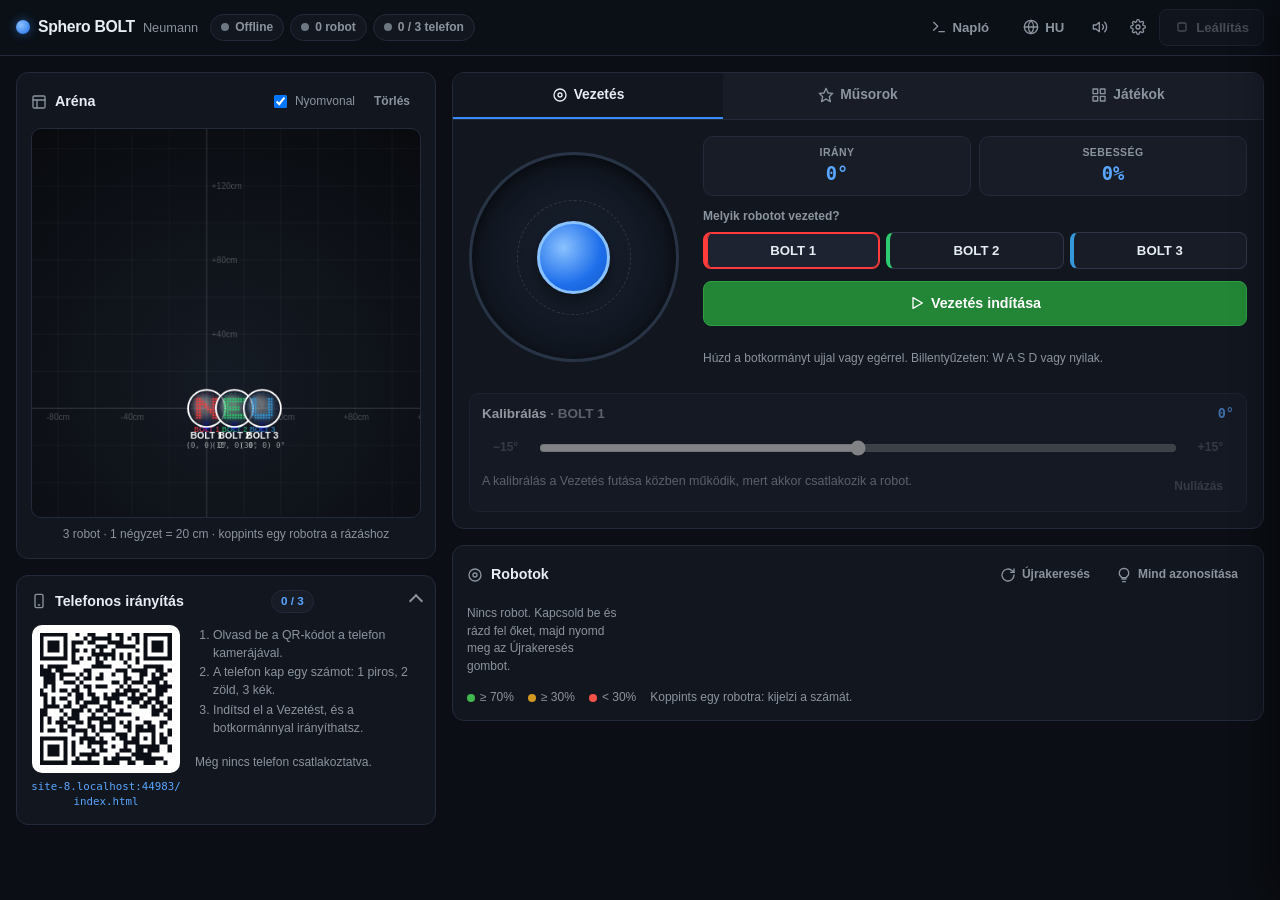
==== index.html @ c8d0ddba "feat: decluttered dashboard, 15-robot support and hardware fixes UI - Two-column layout: arena + pho" ====
<!DOCTYPE html>
<html lang="hu">
<head>
<meta charset="utf-8">
<meta name="viewport" content="width=device-width, initial-scale=1, viewport-fit=cover">
<title>Sphero BOLT &bull; Neumann Bemutató</title>
<link rel="stylesheet" href="assets/css/styles.css">
<script src="assets/js/qrcode.min.js"></script>
</head>
<body>

<!-- SVG icon sprite -->
<svg width="0" height="0" style="position:absolute" aria-hidden="true">
  <symbol id="i-globe" viewBox="0 0 24 24"><circle cx="12" cy="12" r="10"/><path d="M2 12h20M12 2a15.3 15.3 0 0 1 4 10 15.3 15.3 0 0 1-4 10 15.3 15.3 0 0 1-4-10 15.3 15.3 0 0 1 4-10z"/></symbol>
  <symbol id="i-sound" viewBox="0 0 24 24"><polygon points="11 5 6 9 2 9 2 15 6 15 11 19 11 5"/><path d="M19.07 4.93a10 10 0 0 1 0 14.14M15.54 8.46a5 5 0 0 1 0 7.07"/></symbol>
  <symbol id="i-mute" viewBox="0 0 24 24"><polygon points="11 5 6 9 2 9 2 15 6 15 11 19 11 5"/><path d="M23 9l-6 6M17 9l6 6"/></symbol>
  <symbol id="i-gear" viewBox="0 0 24 24"><circle cx="12" cy="12" r="3"/><path d="M19.4 15a1.65 1.65 0 0 0 .33 1.82l.06.06a2 2 0 1 1-2.83 2.83l-.06-.06a1.65 1.65 0 0 0-1.82-.33 1.65 1.65 0 0 0-1 1.51V21a2 2 0 1 1-4 0v-.09A1.65 1.65 0 0 0 9 19.4a1.65 1.65 0 0 0-1.82.33l-.06.06a2 2 0 1 1-2.83-2.83l.06-.06A1.65 1.65 0 0 0 4.6 15a1.65 1.65 0 0 0-1.51-1H3a2 2 0 1 1 0-4h.09A1.65 1.65 0 0 0 4.6 9a1.65 1.65 0 0 0-.33-1.82l-.06-.06a2 2 0 1 1 2.83-2.83l.06.06A1.65 1.65 0 0 0 9 4.6a1.65 1.65 0 0 0 1-1.51V3a2 2 0 1 1 4 0v.09a1.65 1.65 0 0 0 1 1.51 1.65 1.65 0 0 0 1.82-.33l.06-.06a2 2 0 1 1 2.83 2.83l-.06.06A1.65 1.65 0 0 0 19.4 9a1.65 1.65 0 0 0 1.51 1H21a2 2 0 1 1 0 4h-.09a1.65 1.65 0 0 0-1.51 1z"/></symbol>
  <symbol id="i-log" viewBox="0 0 24 24"><polyline points="4 17 10 11 4 5"/><line x1="12" y1="19" x2="20" y2="19"/></symbol>
  <symbol id="i-bt" viewBox="0 0 24 24"><path d="m7 7 10 10-5 5V2l5 5L7 17"/></symbol>
  <symbol id="i-stop" viewBox="0 0 24 24"><rect x="6" y="6" width="12" height="12" rx="2"/></symbol>
  <symbol id="i-play" viewBox="0 0 24 24"><polygon points="6 4 20 12 6 20 6 4"/></symbol>
  <symbol id="i-refresh" viewBox="0 0 24 24"><path d="M21 12a9 9 0 1 1-2.64-6.36L21 8"/><path d="M21 3v5h-5"/></symbol>
  <symbol id="i-bulb" viewBox="0 0 24 24"><path d="M9 18h6M10 22h4"/><path d="M12 2a7 7 0 0 0-4 12.74V16h8v-1.26A7 7 0 0 0 12 2z"/></symbol>
  <symbol id="i-phone" viewBox="0 0 24 24"><rect x="6" y="2" width="12" height="20" rx="2"/><path d="M11 18h2"/></symbol>
  <symbol id="i-close" viewBox="0 0 24 24"><path d="M18 6 6 18M6 6l12 12"/></symbol>
  <symbol id="i-joy" viewBox="0 0 24 24"><circle cx="12" cy="12" r="9"/><circle cx="12" cy="12" r="3"/></symbol>
  <symbol id="i-star" viewBox="0 0 24 24"><polygon points="12 2 15 9 22 9.5 17 14.5 18.5 22 12 18 5.5 22 7 14.5 2 9.5 9 9"/></symbol>
  <symbol id="i-grid" viewBox="0 0 24 24"><rect x="3" y="3" width="7" height="7"/><rect x="14" y="3" width="7" height="7"/><rect x="3" y="14" width="7" height="7"/><rect x="14" y="14" width="7" height="7"/></symbol>
  <symbol id="i-map" viewBox="0 0 24 24"><rect x="3" y="3" width="18" height="18" rx="2"/><path d="M3 9h18M9 21V9"/></symbol>
  <symbol id="i-lock" viewBox="0 0 24 24"><rect x="4" y="11" width="16" height="10" rx="2"/><path d="M8 11V7a4 4 0 0 1 8 0v4"/></symbol>
  <symbol id="i-clock" viewBox="0 0 24 24"><circle cx="12" cy="12" r="10"/><path d="M12 6v6l4 2"/></symbol>
</svg>

<header class="topbar">
  <div class="brand">
    <span class="brand-dot"></span>
    <span class="brand-name">Sphero BOLT</span>
    <span class="brand-sub">Neumann</span>
  </div>

  <div class="topbar-status">
    <button id="status" class="pill offline" type="button" data-i18n-title="status_hint">
      <span class="dot"></span><span id="status-text">Offline</span>
    </button>
    <span id="robots-pill" class="pill host-only"><span class="dot"></span><span id="robots-pill-text">0 robot</span></span>
    <span id="phones-pill" class="pill host-only"><span class="dot"></span><span id="phones-pill-text">0 / 3 telefon</span></span>
  </div>

  <div class="topbar-actions">
    <button id="btn-bluetooth" class="ghost" type="button" hidden>
      <svg class="icon"><use href="#i-bt"/></svg><span data-i18n="connect_btn">Csatlakozás</span>
    </button>
    <button id="btn-log" class="ghost host-only" type="button" data-i18n-title="log_title">
      <svg class="icon"><use href="#i-log"/></svg><span class="hide-sm" data-i18n="log_btn">Napló</span>
      <span id="log-badge" class="count-badge" hidden>0</span>
    </button>
    <button id="btn-admin-login" class="ghost" type="button" hidden>
      <svg class="icon"><use href="#i-lock"/></svg><span data-i18n="admin_login_btn">Admin</span>
    </button>
    <button id="lang-toggle" class="ghost" type="button" title="Nyelv / Language">
      <svg class="icon"><use href="#i-globe"/></svg><span id="lang-label">HU</span>
    </button>
    <button id="sound-toggle" class="ghost icon-only" type="button" data-i18n-title="sound_title">
      <svg class="icon"><use id="sound-icon" href="#i-sound"/></svg>
    </button>
    <button id="btn-admin-settings" class="ghost icon-only host-only" type="button" data-i18n-title="admin_btn">
      <svg class="icon"><use href="#i-gear"/></svg>
    </button>
    <button id="global-stop" class="stop host-only" type="button" disabled>
      <svg class="icon"><use href="#i-stop"/></svg><span data-i18n="stop">Leállítás</span>
    </button>
  </div>
</header>

<!-- Running program strip -->
<div id="running-strip" class="running-strip host-only" hidden>
  <span class="dot"></span>
  <span id="running-text">Fut</span>
  <button id="running-stop" class="stop sm" type="button"><svg class="icon"><use href="#i-stop"/></svg><span data-i18n="stop">Leállítás</span></button>
</div>

<main class="layout">

  <!-- ==================== LEFT: ARENA + PHONES ==================== -->
  <div class="col col-left host-only">
    <section id="panel-arena" class="panel">
      <div class="panel-head">
        <h2><svg class="icon"><use href="#i-map"/></svg><span data-i18n="arena_title">Aréna</span></h2>
        <div class="panel-tools">
          <label class="check-tool"><input type="checkbox" id="arena-trails" checked><span data-i18n="arena_trails">Nyomvonal</span></label>
          <button id="arena-reset" class="ghost sm" type="button" data-i18n="arena_clear">Törlés</button>
        </div>
      </div>
      <div class="arena-wrapper">
        <canvas id="arena-canvas" width="460" height="460"></canvas>
      </div>
      <p id="arena-stats" class="muted small center">&nbsp;</p>
    </section>

    <details id="panel-phones" class="panel collapsible" open>
      <summary class="panel-head">
        <h2><svg class="icon"><use href="#i-phone"/></svg><span data-i18n="phones_title">Telefonos irányítás</span></h2>
        <span id="slots-badge" class="chip">0 / 3</span>
      </summary>
      <div class="phones-body">
        <div class="qr-col">
          <div id="qrcode-box" class="qr-frame"></div>
          <div id="qr-url-text" class="qr-url">&nbsp;</div>
        </div>
        <div class="phones-col">
          <ol class="steps">
            <li data-i18n="qr_step_1">Olvasd be a QR-kódot a telefon kamerájával.</li>
            <li data-i18n="qr_step_2">A telefon kap egy számot: 1 piros, 2 zöld, 3 kék.</li>
            <li data-i18n="qr_step_3">Indítsd el a Vezetést, és a botkormánnyal irányíthatsz.</li>
          </ol>
          <div id="connected-devices-list" class="device-list"></div>
          <div id="drive-hint" class="hint-row" hidden>
            <span data-i18n="drive_hint">Telefon csatlakozott, de a Vezetés nem fut.</span>
            <button class="primary sm" type="button" onclick="startProgram('drive')" data-i18n="btn_start_drive">Vezetés indítása</button>
          </div>
        </div>
      </div>
    </details>
  </div>

  <!-- ==================== RIGHT: CONTROLS + FLEET ==================== -->
  <div class="col col-main">

    <!-- Phone controller banner (only on phones) -->
    <section id="mobile-assigned-banner" class="assigned-banner" hidden>
      <span id="assigned-num" class="assigned-num">1</span>
      <div>
        <div id="assigned-slot-title" class="assigned-title"></div>
        <div id="assigned-slot-desc" class="assigned-sub"></div>
      </div>
    </section>
    <div id="controller-wait" class="notice" hidden data-i18n="controller_wait">
      Várj, amíg a bemutató vezetője elindítja a Vezetést.
    </div>

    <section class="panel control-panel">
      <div class="tabs host-only" role="tablist">
        <button class="tab active" type="button" data-tab="drive" role="tab">
          <svg class="icon"><use href="#i-joy"/></svg><span data-i18n="tab_drive">Vezetés</span>
        </button>
        <button class="tab" type="button" data-tab="shows" role="tab">
          <svg class="icon"><use href="#i-star"/></svg><span data-i18n="tab_shows">Műsorok</span>
        </button>
        <button class="tab" type="button" data-tab="games" role="tab">
          <svg class="icon"><use href="#i-grid"/></svg><span data-i18n="tab_games">Játékok</span>
        </button>
      </div>

      <!-- TAB: DRIVE -->
      <div id="tab-drive" class="tab-page active">
        <div class="drive-layout">
          <div id="joy-base" class="joystick-base">
            <div class="joystick-ring"></div>
            <div id="joy-knob" class="joystick-knob"></div>
          </div>
          <div class="drive-side">
            <div class="hud">
              <div class="hud-box"><div class="label" data-i18n="hud_heading">Irány</div><div id="hud-heading" class="val">0°</div></div>
              <div class="hud-box"><div class="label" data-i18n="hud_throttle">Sebesség</div><div id="hud-speed" class="val">0%</div></div>
            </div>
            <div class="host-only">
              <div class="field-label" data-i18n="steer_robot">Melyik robotot vezeted?</div>
              <div id="bot-selector" class="segmented"></div>
            </div>
            <button id="btn-start-drive" class="primary block host-only" type="button" onclick="startProgram('drive')">
              <svg class="icon"><use href="#i-play"/></svg><span data-i18n="btn_start_drive">Vezetés indítása</span>
            </button>
            <p class="muted small" data-i18n="drive_controls_hint">Húzd a botkormányt ujjal vagy egérrel. Billentyűzeten: W A S D vagy nyilak.</p>
          </div>
        </div>

        <div id="calib-box" class="calib-box">
          <div class="calib-head">
            <b><span data-i18n="calib_title">Kalibrálás</span> <span id="calib-robot" class="muted"></span></b>
            <span id="calib-val" class="mono">0°</span>
          </div>
          <div class="calib-row">
            <button id="calib-minus" class="ghost sm" type="button">&minus;15&deg;</button>
            <input type="range" id="calib-slider" min="-180" max="180" step="5" value="0">
            <button id="calib-plus" class="ghost sm" type="button">+15&deg;</button>
          </div>
          <div class="calib-foot">
            <small id="calib-hint" class="muted" data-i18n="calib_hint">Állj a robot mögé, és húzd a csúszkát, amíg a nyíl és a fehér fény tőled előre mutat. Utána a botkormány felfelé mindig előre visz.</small>
            <button id="calib-reset" class="ghost sm" type="button" data-i18n="calib_reset">Nullázás</button>
          </div>
        </div>
      </div>

      <!-- TAB: SHOWS -->
      <div id="tab-shows" class="tab-page">
        <div id="show-list" class="option-list"></div>
        <div id="neu-settings" class="settings-box">
          <div class="hand-row">
            <button id="hand-lock" class="ghost" type="button">
              <svg class="icon"><use href="#i-lock"/></svg><span id="hand-lock-label">Kézi forgatás</span>
            </button>
            <small id="hand-hint" class="muted"></small>
          </div>
          <div id="auto-controls">
            <div class="field-label" data-i18n="align_label">Igazítás</div>
            <div id="align-seg" class="segmented">
              <button class="seg" type="button" data-align="compass" data-i18n="align_compass">Iránytű: mind északra</button>
              <button class="seg" type="button" data-align="aim" data-i18n="align_aim">Kézi célzás</button>
            </div>
            <small id="align-hint" class="muted"></small>
          </div>
          <label class="slider-row auto-only">
            <span data-i18n="target_heading">Célirány</span>
            <input type="range" id="heading-slider" min="0" max="359" step="1" value="0">
            <span id="heading-val" class="mono">0°</span>
          </label>
          <div>
            <div class="field-label" data-i18n="letters_each">Betűk egyenként</div>
            <small class="muted" data-i18n="letters_each_hint">Betű: a kijelzőn forgat 90°-kal. Robot: az egész robotot fordítja 15°-kal, ha ferdén áll.</small>
            <div id="letter-rows"></div>
          </div>
        </div>
        <div id="dance-settings" class="settings-box" hidden>
          <div id="dance-live" class="dance-live" hidden>
            <span id="dance-status" class="game-status"></span>
            <button id="dance-go" class="primary" type="button"></button>
          </div>
          <div class="field-label" data-i18n="dance_robots">Robotok a táncban</div>
          <small class="muted" data-i18n="dance_robots_hint">Koppints egy számra, hogy kihagyd azt a robotot. A foglalt (máshoz csatlakozott) robotokat a tánc magától kihagyja.</small>
          <div id="dance-robots" class="dance-robots"></div>
        </div>
        <button id="btn-start-show" class="primary block" type="button">
          <svg class="icon"><use href="#i-play"/></svg><span id="btn-start-show-label">Indítás</span>
        </button>
      </div>

      <!-- TAB: GAMES -->
      <div id="tab-games" class="tab-page">
        <div id="game-list" class="option-list"></div>
        <button id="btn-start-game" class="primary block" type="button">
          <svg class="icon"><use href="#i-play"/></svg><span id="btn-start-game-label">Indítás</span>
        </button>

        <div id="card-game-tictactoe" class="game-area">
          <div class="game-bar">
            <span id="ttt-status" class="game-status"></span>
            <div class="btn-row">
              <button id="ttt-new" class="ghost sm" type="button" disabled data-i18n="ttt_same_layout">Új játék</button>
              <button id="ttt-recount" class="ghost sm" type="button" disabled data-i18n="ttt_renumber">Újraszámozás</button>
              <button id="ttt-start" class="ghost sm" type="button" disabled data-i18n="ttt_start">Számozás kész</button>
            </div>
          </div>
          <div id="board" class="ttt-grid"></div>
        </div>

        <div id="card-game-party" class="game-area" hidden>
          <div class="game-bar">
            <span id="party-status" class="game-status"></span>
            <button id="party-start" class="ghost sm" type="button" data-i18n="party_round">Új kör</button>
          </div>
          <div id="party-info" class="info-box"></div>
          <div id="balls" class="ball-grid"></div>
        </div>
      </div>
    </section>

    <!-- Fleet -->
    <section id="panel-fleet" class="panel host-only">
      <div class="panel-head">
        <h2><svg class="icon"><use href="#i-joy"/></svg><span data-i18n="fleet_title">Robotok</span>
          <span id="fleet-summary" class="muted small"></span></h2>
        <div class="panel-tools">
          <button id="btn-refresh-robots" class="ghost sm" type="button" data-i18n-title="btn_refresh_title">
            <svg class="icon"><use href="#i-refresh"/></svg><span data-i18n="btn_refresh_pool">Újrakeresés</span>
          </button>
          <button id="btn-identify-all" class="ghost sm" type="button" data-i18n-title="btn_identify_all_title">
            <svg class="icon"><use href="#i-bulb"/></svg><span data-i18n="btn_identify_all">Mind azonosítása</span>
          </button>
        </div>
      </div>
      <div id="robot-pool-cards" class="fleet-grid"></div>
      <p class="muted small legend">
        <span><i class="bdot ok"></i>&ge; 70%</span>
        <span><i class="bdot mid"></i>&ge; 30%</span>
        <span><i class="bdot low"></i>&lt; 30%</span>
        <span data-i18n="fleet_tap_hint">Koppints egy robotra: kijelzi a számát.</span>
      </p>
    </section>
  </div>
</main>

<!-- ==================== LOG DRAWER ==================== -->
<div id="drawer-backdrop" class="drawer-backdrop" hidden></div>
<aside id="log-drawer" class="drawer" aria-hidden="true">
  <div class="drawer-head">
    <h2><svg class="icon"><use href="#i-log"/></svg><span data-i18n="console_title">Rendszernapló</span></h2>
    <div class="panel-tools">
      <button id="clear-log" class="ghost sm" type="button" data-i18n="btn_clear">Törlés</button>
      <button id="close-log" class="ghost icon-only" type="button"><svg class="icon"><use href="#i-close"/></svg></button>
    </div>
  </div>
  <div id="log" class="console"></div>
</aside>

<div id="toast" class="toast" hidden></div>

<!-- ==================== MODALS ==================== -->

<div id="modal-admin-settings" class="modal-overlay" hidden>
  <div class="modal-card">
    <div class="modal-header">
      <h3><svg class="icon"><use href="#i-gear"/></svg><span data-i18n="admin_modal_title">Beállítások</span></h3>
      <button class="modal-close icon-only ghost" type="button" onclick="closeAdminModal()"><svg class="icon"><use href="#i-close"/></svg></button>
    </div>
    <div class="modal-body">
      <label class="switch-row">
        <input type="checkbox" id="toggle-auto-map" checked onchange="onToggleAutoMap(this.checked)">
        <span>
          <b data-i18n="admin_auto_map_label">Aréna kiemelése telefon csatlakozásakor</b>
          <small class="muted" data-i18n="admin_auto_map_desc">Amikor egy telefon beolvassa a QR-kódot, a laptop az Aréna térképre ugrik.</small>
        </span>
      </label>
      <div class="info-box">
        <b data-i18n="admin_controllers_label">Telefonos irányítók: max 3</b>
        <div class="slot-legend">
          <span><i class="bdot" style="background:var(--r1)"></i><span data-i18n="slot_1">1. telefon: piros</span></span>
          <span><i class="bdot" style="background:var(--r2)"></i><span data-i18n="slot_2">2. telefon: zöld</span></span>
          <span><i class="bdot" style="background:var(--r3)"></i><span data-i18n="slot_3">3. telefon: kék</span></span>
        </div>
        <small class="muted" data-i18n="host_rules_note">5 perc tétlenség után a telefon kapcsolata bont, hogy más is sorra kerülhessen.</small>
      </div>
      <button class="primary block" type="button" onclick="closeAdminModal()" data-i18n="btn_close">Kész</button>
      <button id="btn-admin-logout" class="ghost block" type="button" hidden data-i18n="admin_logout">Kijelentkezés (ez a telefon)</button>
    </div>
  </div>
</div>

<div id="modal-admin-login" class="modal-overlay" hidden>
  <div class="modal-card narrow">
    <div class="modal-header">
      <h3><svg class="icon"><use href="#i-lock"/></svg><span data-i18n="admin_login_title">Admin belépés</span></h3>
      <button class="modal-close icon-only ghost" type="button" onclick="closeAdminLogin()"><svg class="icon"><use href="#i-close"/></svg></button>
    </div>
    <form id="admin-login-form" class="modal-body">
      <p class="muted small" data-i18n="admin_login_desc">Jelszóval ez a telefon a teljes vezérlőpultot kapja, mint a laptop.</p>
      <input type="password" id="admin-password" class="text-input" autocomplete="current-password" data-i18n-placeholder="admin_password">
      <small id="admin-login-error" class="login-error" hidden></small>
      <button class="primary block" type="submit" data-i18n="admin_login_submit">Belépés</button>
    </form>
  </div>
</div>

<div id="modal-bluetooth" class="modal-overlay" hidden>
  <div class="modal-card">
    <div class="modal-header">
      <h3><svg class="icon"><use href="#i-bt"/></svg><span data-i18n="ble_modal_title">Csatlakozás</span></h3>
      <button id="modal-close-btn" class="modal-close icon-only ghost" type="button"><svg class="icon"><use href="#i-close"/></svg></button>
    </div>
    <div class="modal-body">
      <ol class="steps">
        <li data-i18n="ble_step_1">Kapcsold be a Bluetooth-t.</li>
        <li data-i18n="ble_step_2">Rázd meg a robotot, amíg a kijelzője felvillan.</li>
        <li data-i18n="ble_step_3">Csatlakozz a böngészőből, vagy add meg a laptop címét.</li>
      </ol>
      <button id="btn-scan-ble" class="primary block" type="button">
        <svg class="icon"><use href="#i-bt"/></svg><span data-i18n="btn_pair_ble">Robot keresése Bluetooth-on</span>
      </button>
      <div class="divider" data-i18n="or_connect_server">vagy csatlakozás a laptophoz</div>
      <div class="input-row">
        <input type="text" id="input-server-url" placeholder="192.168.1.150:8080" />
        <button id="btn-connect-server" type="button" data-i18n="btn_connect_server">Csatlakozás</button>
      </div>
    </div>
  </div>
</div>

<div id="modal-timeout" class="modal-overlay" hidden>
  <div class="modal-card narrow center">
    <div class="modal-body">
      <svg class="icon icon-xl"><use href="#i-clock"/></svg>
      <h3 data-i18n="timeout_modal_title">Kapcsolat bontva</h3>
      <p class="muted" data-i18n="timeout_modal_desc">5 perc tétlenség után a kapcsolat bontott, hogy más is kipróbálhassa.</p>
      <button class="primary block" type="button" onclick="reconnectClient()" data-i18n="btn_reconnect">Újracsatlakozás</button>
    </div>
  </div>
</div>

<div id="modal-max-clients" class="modal-overlay" hidden>
  <div class="modal-card narrow center">
    <div class="modal-body">
      <svg class="icon icon-xl"><use href="#i-phone"/></svg>
      <h3 data-i18n="max_modal_title">Minden hely foglalt</h3>
      <p class="muted" data-i18n="max_modal_desc">Mind a 3 irányítói hely foglalt. Várj egy kicsit, amíg felszabadul egy!</p>
      <button class="primary block" type="button" onclick="reconnectClient()" data-i18n="btn_retry">Újrapróbálás</button>
      <button class="ghost block" type="button" onclick="closeMaxClientsModal()" data-i18n="btn_understood">Rendben</button>
    </div>
  </div>
</div>

<script src="assets/js/app.js" defer></script>
</body>
</html>
---- assets/css/styles.css ----
:root {
  --bg: #0b0e14;
  --panel: #12161f;
  --panel-2: #171c27;
  --panel-3: #1d2331;
  --line: #232a3a;
  --line-2: #2e3647;
  --text: #e6edf3;
  --muted: #8b949e;
  --accent: #388bfd;
  --accent-2: #58a6ff;
  --success: #238636;
  --success-2: #2ea043;
  --danger: #da3633;
  --danger-2: #f85149;
  --bat-ok: #3fb950;
  --bat-mid: #d29922;
  --bat-low: #f85149;
  --r1: #ff3b3b;
  --r2: #2ecc71;
  --r3: #3498db;
  --radius: 12px;
  --topbar-h: 56px;
  --font-sans: -apple-system, BlinkMacSystemFont, "Segoe UI", Roboto, Helvetica, Arial, sans-serif;
  --font-mono: ui-monospace, SFMono-Regular, "SF Mono", Menlo, Consolas, monospace;
}

* { box-sizing: border-box; -webkit-tap-highlight-color: transparent; }
html, body {
  margin: 0;
  background: var(--bg);
  color: var(--text);
  font-family: var(--font-sans);
  font-size: 15px;
  line-height: 1.45;
}
body { min-height: 100vh; }
[hidden] { display: none !important; }
h2, h3 { margin: 0; }

.muted { color: var(--muted); }
.small { font-size: 0.8rem; }
.center { text-align: center; }
.mono { font-family: var(--font-mono); }

/* ---------- Icons ---------- */
.icon {
  width: 16px; height: 16px;
  stroke: currentColor; stroke-width: 2; fill: none;
  stroke-linecap: round; stroke-linejoin: round;
  flex-shrink: 0;
}
.icon-xl { width: 40px; height: 40px; color: var(--accent-2); margin: 0 auto 6px; display: block; }

/* ---------- Buttons ---------- */
button {
  font: inherit;
  font-size: 0.88rem;
  font-weight: 600;
  color: var(--text);
  background: var(--panel-2);
  border: 1px solid var(--line-2);
  border-radius: 8px;
  padding: 8px 14px;
  cursor: pointer;
  display: inline-flex;
  align-items: center;
  justify-content: center;
  gap: 6px;
  transition: background 0.15s, border-color 0.15s, transform 0.05s;
}
button:hover:not(:disabled) { background: var(--panel-3); border-color: #3b4558; }
button:active:not(:disabled) { transform: translateY(1px); }
button:disabled { opacity: 0.45; cursor: not-allowed; }
button:focus-visible { outline: 2px solid var(--accent-2); outline-offset: 2px; }
button.sm { padding: 5px 10px; font-size: 0.8rem; border-radius: 7px; }
button.block { width: 100%; padding: 11px 14px; font-size: 0.95rem; }
button.ghost { background: transparent; border-color: transparent; color: var(--muted); }
button.ghost:hover:not(:disabled) { background: var(--panel-2); border-color: var(--line); color: var(--text); }
button.icon-only { padding: 8px; }
button.primary { background: var(--success); border-color: var(--success-2); color: #fff; }
button.primary:hover:not(:disabled) { background: var(--success-2); }
button.stop { background: var(--danger); border-color: var(--danger-2); color: #fff; }
button.stop:hover:not(:disabled) { background: var(--danger-2); }
button.stop:disabled { background: var(--panel-2); border-color: var(--line-2); color: var(--muted); }

/* ---------- Top bar ---------- */
.topbar {
  position: sticky; top: 0; z-index: 100;
  height: var(--topbar-h);
  display: flex; align-items: center; gap: 12px;
  padding: 0 16px;
  background: rgba(13, 17, 24, 0.92);
  backdrop-filter: blur(10px);
  border-bottom: 1px solid var(--line);
}
.brand { display: flex; align-items: baseline; gap: 8px; white-space: nowrap; }
.brand-dot {
  width: 14px; height: 14px; border-radius: 50%; align-self: center;
  background: radial-gradient(circle at 35% 35%, #8ac2ff, #1f6feb);
  box-shadow: 0 0 10px rgba(56, 139, 253, 0.5);
}
.brand-name { font-weight: 800; letter-spacing: -0.02em; font-size: 1.05rem; }
.brand-sub { color: var(--muted); font-size: 0.85rem; }
.topbar-status { display: flex; gap: 6px; flex: 1; min-width: 0; overflow: hidden; }
.topbar-actions { display: flex; gap: 4px; align-items: center; }

.pill {
  display: inline-flex; align-items: center; gap: 6px;
  padding: 4px 10px;
  border-radius: 999px;
  font-size: 0.8rem; font-weight: 600;
  background: var(--panel);
  border: 1px solid var(--line);
  color: var(--muted);
  white-space: nowrap;
  overflow: hidden; text-overflow: ellipsis;
}
button.pill { cursor: default; }
.pill .dot { width: 8px; height: 8px; border-radius: 50%; background: #6e7681; flex-shrink: 0; }
.pill.online { color: var(--bat-ok); border-color: rgba(46, 160, 67, 0.5); }
.pill.online .dot { background: var(--bat-ok); }
.pill.warn { color: var(--bat-mid); border-color: rgba(210, 153, 34, 0.5); }
.pill.warn .dot { background: var(--bat-mid); }
.pill.offline { cursor: pointer; }
button.pill.offline:hover { border-color: var(--line-2); color: var(--text); }
.pill.running { color: var(--accent-2); border-color: rgba(56, 139, 253, 0.6); }
.pill.running .dot { background: var(--accent-2); animation: pulse 1.6s infinite; }
@keyframes pulse { 0%, 100% { opacity: 0.5; transform: scale(0.85); } 50% { opacity: 1; transform: scale(1.2); } }

.count-badge {
  min-width: 18px; height: 18px; padding: 0 5px;
  border-radius: 9px;
  background: var(--accent); color: #fff;
  font-size: 0.7rem; font-weight: 700;
  display: inline-flex; align-items: center; justify-content: center;
}
.count-badge.err { background: var(--danger); }

.running-strip {
  display: flex; align-items: center; justify-content: center; gap: 10px;
  padding: 6px 16px;
  background: rgba(56, 139, 253, 0.12);
  border-bottom: 1px solid rgba(56, 139, 253, 0.35);
  color: var(--accent-2);
  font-weight: 600; font-size: 0.88rem;
}
.running-strip .dot { width: 8px; height: 8px; border-radius: 50%; background: var(--accent-2); animation: pulse 1.6s infinite; }

/* ---------- Layout ---------- */
.layout {
  display: grid;
  grid-template-columns: minmax(320px, 420px) minmax(0, 1fr);
  gap: 16px;
  max-width: 1500px;
  margin: 0 auto;
  padding: 16px;
  align-items: start;
}
.col { display: flex; flex-direction: column; gap: 16px; min-width: 0; }
.col-left { position: sticky; top: calc(var(--topbar-h) + 16px); }

.panel {
  background: var(--panel);
  border: 1px solid var(--line);
  border-radius: var(--radius);
  padding: 14px;
}
.panel-head {
  display: flex; align-items: center; justify-content: space-between; gap: 8px;
  margin-bottom: 12px;
  flex-wrap: wrap;
}
.panel-head h2 {
  display: flex; align-items: center; gap: 8px;
  font-size: 0.95rem; font-weight: 700;
}
.panel-head h2 .icon { color: var(--muted); }
.panel-tools { display: flex; align-items: center; gap: 4px; }
.check-tool { display: inline-flex; align-items: center; gap: 5px; font-size: 0.8rem; color: var(--muted); cursor: pointer; margin-right: 4px; }

details.collapsible > summary { list-style: none; cursor: pointer; margin-bottom: 0; }
details.collapsible > summary::-webkit-details-marker { display: none; }
details.collapsible[open] > summary { margin-bottom: 12px; }
details.collapsible > summary::after {
  content: ""; width: 8px; height: 8px; margin-left: auto;
  border-right: 2px solid var(--muted); border-bottom: 2px solid var(--muted);
  transform: rotate(45deg); transition: transform 0.2s;
}
details.collapsible[open] > summary::after { transform: rotate(-135deg); }
details.collapsible > summary .chip { margin-left: auto; margin-right: 10px; }

.chip {
  padding: 2px 9px; border-radius: 999px;
  background: var(--panel-2); border: 1px solid var(--line);
  font-size: 0.78rem; font-weight: 700; color: var(--accent-2);
}

/* ---------- Arena ---------- */
.arena-wrapper {
  background: radial-gradient(circle at 50% 65%, #151b24 0%, #080a0e 100%);
  border: 1px solid var(--line);
  border-radius: 10px;
  overflow: hidden;
}
#arena-canvas { display: block; width: 100%; height: auto; aspect-ratio: 1 / 1; cursor: crosshair; }
#arena-stats { margin: 8px 0 0; }
#panel-arena.flash { box-shadow: 0 0 0 2px var(--accent), 0 0 24px rgba(56, 139, 253, 0.6); transition: box-shadow 0.3s; }

/* ---------- Phones / QR ---------- */
.phones-body { display: flex; gap: 14px; align-items: flex-start; }
.qr-col { display: flex; flex-direction: column; align-items: center; gap: 6px; flex-shrink: 0; }
.qr-frame { background: #fff; padding: 8px; border-radius: 10px; line-height: 0; }
.qr-frame canvas, .qr-frame img { display: block; width: 132px; height: 132px; }
.qr-url { font-family: var(--font-mono); font-size: 0.72rem; color: var(--accent-2); max-width: 150px; word-break: break-all; text-align: center; }
.phones-col { flex: 1; min-width: 0; display: flex; flex-direction: column; gap: 10px; }
.steps { margin: 0; padding-left: 18px; font-size: 0.82rem; color: var(--muted); }
.steps li { margin: 2px 0; }
.device-list { display: flex; flex-direction: column; gap: 6px; }
.device-row {
  display: flex; align-items: center; gap: 8px;
  padding: 6px 8px;
  background: var(--panel-2); border: 1px solid var(--line); border-radius: 8px;
  font-size: 0.82rem;
}
.device-num {
  width: 22px; height: 22px; border-radius: 50%;
  display: inline-flex; align-items: center; justify-content: center;
  font-weight: 800; font-size: 0.75rem; color: #0b0e14;
  background: var(--c, var(--accent));
  flex-shrink: 0;
}
.device-meta { flex: 1; min-width: 0; display: flex; flex-direction: column; }
.device-meta small { color: var(--muted); font-size: 0.72rem; }
.empty { color: var(--muted); font-size: 0.8rem; padding: 4px 0; }
.hint-row {
  display: flex; align-items: center; gap: 8px; flex-wrap: wrap;
  padding: 8px 10px; border-radius: 8px;
  background: rgba(210, 153, 34, 0.12); border: 1px solid rgba(210, 153, 34, 0.4);
  color: #e3b341; font-size: 0.8rem; font-weight: 600;
}

/* ---------- Tabs ---------- */
.control-panel { padding: 0; overflow: hidden; }
.tabs { display: flex; border-bottom: 1px solid var(--line); background: var(--panel-2); }
.tab {
  flex: 1;
  border: 0; border-radius: 0;
  border-bottom: 2px solid transparent;
  background: transparent;
  color: var(--muted);
  padding: 12px 10px;
  font-size: 0.92rem;
}
.tab:hover:not(:disabled) { background: var(--panel-3); border-color: transparent; color: var(--text); }
.tab.active { color: var(--text); border-bottom-color: var(--accent); background: var(--panel); }
.tab .run-dot { width: 7px; height: 7px; border-radius: 50%; background: var(--accent-2); animation: pulse 1.6s infinite; }
.tab-page { display: none; padding: 16px; flex-direction: column; gap: 14px; }
.tab-page.active { display: flex; }

/* ---------- Option list (shows / games) ---------- */
.option-list { display: grid; grid-template-columns: repeat(auto-fill, minmax(220px, 1fr)); gap: 8px; }
.option {
  display: flex; flex-direction: column; align-items: flex-start; gap: 3px;
  text-align: left;
  padding: 10px 12px;
  background: var(--panel-2);
  border: 1px solid var(--line);
  border-radius: 10px;
  font-weight: 400;
}
.option .opt-title { font-weight: 700; font-size: 0.92rem; display: flex; align-items: center; gap: 6px; width: 100%; }
.option .opt-desc { color: var(--muted); font-size: 0.8rem; line-height: 1.35; }
.option .opt-meta { color: var(--muted); font-size: 0.72rem; font-weight: 600; margin-left: auto; }
.option.selected { border-color: var(--accent); background: rgba(56, 139, 253, 0.1); box-shadow: inset 0 0 0 1px var(--accent); }
.option.running .opt-meta { color: var(--accent-2); }

.settings-box {
  background: var(--panel-2); border: 1px solid var(--line); border-radius: 10px;
  padding: 10px 12px; display: flex; flex-direction: column; gap: 8px;
}
.slider-row { display: flex; align-items: center; gap: 10px; font-size: 0.85rem; font-weight: 600; }
.slider-row input { flex: 1; accent-color: var(--accent); }
.slider-row .mono { min-width: 42px; text-align: right; color: var(--accent-2); }
.sub-details summary { cursor: pointer; font-size: 0.82rem; color: var(--muted); font-weight: 600; }
.letter-row { display: flex; align-items: center; gap: 6px; padding: 6px 0; border-bottom: 1px solid var(--line); flex-wrap: wrap; }
.letter-row:last-child { border-bottom: 0; }
.letter-big { font-size: 1.3rem; font-weight: 800; width: 28px; text-align: center; }
.letter-who { font-weight: 600; font-size: 0.82rem; min-width: 64px; }
.letter-state { font-size: 0.75rem; color: var(--muted); flex: 1; }

/* ---------- Drive ---------- */
.drive-layout { display: flex; gap: 24px; align-items: center; flex-wrap: wrap; justify-content: center; }
.drive-side { flex: 1; min-width: 220px; display: flex; flex-direction: column; gap: 12px; }
.joystick-base {
  --size: 210px;
  width: var(--size); height: var(--size);
  border-radius: 50%;
  position: relative;
  flex-shrink: 0;
  background: radial-gradient(circle, #1a2332 0%, #0f141d 75%, #0a0d13 100%);
  border: 3px solid #283446;
  box-shadow: inset 0 4px 16px rgba(0, 0, 0, 0.6);
  touch-action: none;
  cursor: grab;
}
.joystick-ring {
  position: absolute; inset: 22%;
  border-radius: 50%; border: 1px dashed rgba(255, 255, 255, 0.12);
  pointer-events: none;
}
.joystick-knob {
  --knob: 36%;
  position: absolute;
  width: var(--knob); height: var(--knob);
  left: calc(50% - var(--knob) / 2); top: calc(50% - var(--knob) / 2);
  border-radius: 50%;
  background: radial-gradient(circle at 35% 35%, #8ac2ff 0%, #1f6feb 60%, #1158c7 100%);
  border: 3px solid #8ac2ff;
  box-shadow: 0 6px 16px rgba(0, 0, 0, 0.5);
  pointer-events: none;
  will-change: transform;
}
.hud { display: grid; grid-template-columns: 1fr 1fr; gap: 8px; }
.hud-box { background: var(--panel-2); border: 1px solid var(--line); border-radius: 10px; padding: 8px 12px; text-align: center; }
.hud-box .label { font-size: 0.7rem; color: var(--muted); text-transform: uppercase; font-weight: 700; letter-spacing: 0.04em; }
.hud-box .val { font-size: 1.25rem; font-family: var(--font-mono); font-weight: 700; color: var(--accent-2); }
.field-label { font-size: 0.8rem; color: var(--muted); font-weight: 600; margin-bottom: 6px; }
.segmented { display: flex; gap: 6px; flex-wrap: wrap; }
.seg {
  flex: 1; min-width: 60px;
  border-left: 4px solid var(--c, var(--line-2));
}
.seg.active { background: var(--panel-3); border-color: var(--c, var(--accent)); box-shadow: inset 0 0 0 1px var(--c, var(--accent)); }

/* ---------- Games ---------- */
.game-area { display: flex; flex-direction: column; gap: 12px; border-top: 1px solid var(--line); padding-top: 14px; }
.game-bar { display: flex; align-items: center; justify-content: space-between; gap: 8px; flex-wrap: wrap; }
.game-status { font-weight: 700; color: var(--accent-2); font-size: 0.92rem; }
.btn-row { display: flex; gap: 4px; flex-wrap: wrap; }
.info-box {
  background: var(--panel-2); border: 1px solid var(--line); border-radius: 10px;
  padding: 10px 12px; font-size: 0.88rem; display: flex; flex-direction: column; gap: 6px;
}
.ttt-grid { display: grid; grid-template-columns: repeat(3, 1fr); gap: 10px; max-width: 320px; width: 100%; margin: 0 auto; }
.ttt-cell {
  aspect-ratio: 1;
  flex-direction: column;
  font-size: 2rem; font-family: var(--font-mono); font-weight: 800;
  color: var(--muted);
  border-radius: 12px;
}
.ttt-cell small { font-size: 0.65rem; font-weight: 600; opacity: 0.7; font-family: var(--font-sans); }
.ttt-cell.X { color: var(--r1); }
.ttt-cell.O { color: var(--r3); }
.ttt-cell.win { border-color: var(--success-2); background: rgba(46, 160, 67, 0.2); }
.ttt-cell:disabled { opacity: 1; cursor: default; }
.ball-grid { display: grid; grid-template-columns: repeat(auto-fit, minmax(96px, 1fr)); gap: 12px; }
.ball-btn {
  aspect-ratio: 1; border-radius: 50%;
  flex-direction: column; font-size: 1rem; font-weight: 800;
  border: 3px solid var(--line-2);
}
.ball-btn small { font-size: 0.68rem; font-weight: 600; opacity: 0.85; }

/* ---------- Fleet ---------- */
.fleet-grid { display: grid; grid-template-columns: repeat(auto-fill, minmax(132px, 1fr)); gap: 8px; }
.bot {
  justify-content: flex-start;
  gap: 8px;
  padding: 7px 8px;
  text-align: left;
  font-weight: 400;
  position: relative;
}
.bot-num {
  width: 30px; height: 30px; border-radius: 50%;
  display: inline-flex; align-items: center; justify-content: center;
  font-weight: 800; font-size: 0.9rem; color: #0b0e14;
  background: var(--c);
  flex-shrink: 0;
}
.bot-meta { display: flex; flex-direction: column; min-width: 0; flex: 1; }
.bot-name { font-size: 0.75rem; color: var(--muted); font-family: var(--font-mono); white-space: nowrap; overflow: hidden; text-overflow: ellipsis; }
.batt { display: inline-flex; align-items: center; gap: 5px; font-size: 0.82rem; font-weight: 700; }
.bdot { display: inline-block; width: 8px; height: 8px; border-radius: 50%; background: #6e7681; flex-shrink: 0; }
.bdot.ok { background: var(--bat-ok); }
.bdot.mid { background: var(--bat-mid); }
.bdot.low { background: var(--bat-low); }
.bot-phone {
  position: absolute; top: -6px; right: -4px;
  display: inline-flex; align-items: center; gap: 2px;
  padding: 1px 6px; border-radius: 999px;
  font-size: 0.68rem; font-weight: 800; color: #0b0e14;
  background: var(--c);
}
.bot-phone .icon { width: 11px; height: 11px; }
.bot.assigned { border-color: var(--c); }
.bot.flash { animation: botflash 0.9s ease-out; }
@keyframes botflash { 0% { box-shadow: 0 0 0 3px #fff; } 100% { box-shadow: 0 0 0 0 transparent; } }
.legend { display: flex; gap: 14px; flex-wrap: wrap; margin: 10px 0 0; align-items: center; }
.legend span { display: inline-flex; align-items: center; gap: 5px; }

/* ---------- Phone controller view ---------- */
.assigned-banner {
  display: flex; align-items: center; gap: 14px;
  padding: 14px 16px;
  border-radius: var(--radius);
  border: 2px solid var(--c, var(--r1));
  background: color-mix(in srgb, var(--c, var(--r1)) 14%, var(--panel));
}
.assigned-num {
  width: 52px; height: 52px; border-radius: 50%;
  display: inline-flex; align-items: center; justify-content: center;
  font-size: 1.7rem; font-weight: 900; color: #0b0e14;
  background: var(--c, var(--r1));
  flex-shrink: 0;
}
.assigned-title { font-size: 1.05rem; font-weight: 800; }
.assigned-sub { font-size: 0.82rem; color: var(--muted); }
.notice {
  padding: 10px 14px; border-radius: 10px;
  background: rgba(210, 153, 34, 0.12); border: 1px solid rgba(210, 153, 34, 0.4);
  color: #e3b341; font-weight: 600; font-size: 0.9rem; text-align: center;
}

body.role-controller .host-only { display: none !important; }
body.role-controller .layout { grid-template-columns: 1fr; max-width: 520px; }
body.role-controller .tab-page { padding: 20px 16px; }
body.role-controller .drive-layout { flex-direction: column; }
body.role-controller .joystick-base { --size: min(78vw, 320px); }
body.role-controller .drive-side { width: 100%; }
body.role-controller .topbar-status { justify-content: flex-end; }

/* ---------- Log drawer ---------- */
.drawer-backdrop { position: fixed; inset: 0; background: rgba(0, 0, 0, 0.45); z-index: 900; }
.drawer {
  position: fixed; top: 0; right: 0; bottom: 0;
  width: min(440px, 100vw);
  z-index: 950;
  background: var(--panel);
  border-left: 1px solid var(--line);
  box-shadow: -12px 0 32px rgba(0, 0, 0, 0.4);
  display: flex; flex-direction: column;
  transform: translateX(100%);
  transition: transform 0.22s ease;
}
.drawer.open { transform: translateX(0); }
.drawer-head { display: flex; align-items: center; justify-content: space-between; padding: 12px 14px; border-bottom: 1px solid var(--line); }
.drawer-head h2 { display: flex; align-items: center; gap: 8px; font-size: 0.95rem; }
.console {
  flex: 1; overflow-y: auto;
  padding: 10px 14px;
  font-family: var(--font-mono); font-size: 0.78rem;
  background: #080b10;
  user-select: text;
}
.log-line { margin: 1px 0; word-break: break-word; }
.log-line.sys { color: var(--accent-2); font-weight: 700; }
.log-line.err { color: var(--danger-2); }
.log-line.win { color: var(--bat-ok); font-weight: 700; }

/* ---------- Toast ---------- */
.toast {
  position: fixed; left: 50%; bottom: 24px; transform: translateX(-50%);
  z-index: 1100;
  padding: 10px 16px; border-radius: 10px;
  background: var(--panel-3); border: 1px solid var(--line-2);
  box-shadow: 0 8px 24px rgba(0, 0, 0, 0.45);
  font-size: 0.88rem; font-weight: 600;
  max-width: calc(100vw - 32px);
}
.toast.err { border-color: var(--danger-2); color: #ffb3ad; }

/* ---------- Modals ---------- */
.modal-overlay {
  position: fixed; inset: 0; z-index: 1000;
  background: rgba(0, 0, 0, 0.7);
  backdrop-filter: blur(6px);
  display: flex; align-items: center; justify-content: center;
  padding: 16px;
}
.modal-card {
  width: 100%; max-width: 460px; max-height: 90vh; overflow-y: auto;
  background: var(--panel);
  border: 1px solid var(--line-2);
  border-radius: 16px;
  box-shadow: 0 16px 40px rgba(0, 0, 0, 0.6);
}
.modal-card.narrow { max-width: 380px; }
.modal-card.center { text-align: center; }
.modal-header { display: flex; justify-content: space-between; align-items: center; padding: 14px 16px; border-bottom: 1px solid var(--line); }
.modal-header h3 { display: flex; align-items: center; gap: 8px; font-size: 1.05rem; }
.modal-body { padding: 18px; display: flex; flex-direction: column; gap: 12px; }
.modal-body h3 { font-size: 1.1rem; }
.modal-body p { margin: 0; line-height: 1.5; }
.switch-row { display: flex; gap: 10px; align-items: flex-start; cursor: pointer; }
.switch-row input { margin-top: 4px; accent-color: var(--accent); width: 16px; height: 16px; }
.switch-row span { display: flex; flex-direction: column; gap: 2px; }
.slot-legend { display: flex; gap: 12px; flex-wrap: wrap; font-size: 0.82rem; }
.slot-legend span { display: inline-flex; align-items: center; gap: 5px; }
.divider { text-align: center; color: var(--muted); font-size: 0.78rem; text-transform: uppercase; letter-spacing: 0.05em; }
.input-row { display: flex; gap: 8px; }
.input-row input {
  flex: 1; min-width: 0;
  background: var(--panel-2); border: 1px solid var(--line-2); color: var(--text);
  padding: 8px 12px; border-radius: 8px;
  font-family: var(--font-mono); font-size: 0.85rem;
}

/* ---------- Responsive ---------- */
@media (max-width: 980px) {
  .layout { grid-template-columns: 1fr; }
  .col-left { position: static; order: 2; }
  .col-main { order: 1; }
  #panel-arena .arena-wrapper { max-width: 520px; margin: 0 auto; }
}
@media (max-width: 640px) {
  .layout { padding: 10px; gap: 10px; }
  .topbar { padding: 0 10px; gap: 6px; }
  .brand-sub, .hide-sm, #robots-pill, #phones-pill { display: none; }
  #global-stop span { display: none; }
  .phones-body { flex-direction: column; align-items: center; }
  .option-list { grid-template-columns: 1fr; }
}

/* ---------- Drive calibration ---------- */
.calib-box {
  background: var(--panel-2); border: 1px solid var(--line); border-radius: 10px;
  padding: 10px 12px; display: flex; flex-direction: column; gap: 8px;
}
.calib-box.disabled { opacity: 0.6; }
.calib-head { display: flex; justify-content: space-between; align-items: center; font-size: 0.9rem; }
.calib-head .mono { color: var(--accent-2); font-weight: 700; }
.calib-row { display: flex; align-items: center; gap: 8px; }
.calib-row input { flex: 1; accent-color: var(--accent); height: 28px; }
.calib-foot { display: flex; align-items: flex-start; justify-content: space-between; gap: 8px; }
body.role-controller .calib-row input { height: 36px; }

/* ---------- Neumann letter rows ---------- */
.letter-group { display: inline-flex; align-items: center; gap: 2px; padding: 0 4px; border-left: 1px solid var(--line); }
.letter-group small { color: var(--muted); font-size: 0.7rem; margin-right: 2px; }
#letter-rows { margin-top: 4px; }
#align-seg { margin-bottom: 4px; }

/* ---------- Neumann hand-turn lock ---------- */
.hand-row { display: flex; align-items: center; gap: 10px; flex-wrap: wrap; }
#hand-lock { border: 1px solid var(--line-2); color: var(--text); }
#hand-lock.locked { background: rgba(210, 153, 34, 0.18); border-color: var(--bat-mid); color: #e3b341; }
.hand-row small { flex: 1; min-width: 200px; }

/* ---------- Dance show ---------- */
.dance-live { display: flex; align-items: center; justify-content: space-between; gap: 10px; flex-wrap: wrap; }
.dance-robots { display: flex; flex-wrap: wrap; gap: 6px; margin-top: 6px; }
.dance-robot {
  width: 38px; height: 38px; padding: 0; border-radius: 50%;
  font-weight: 800; color: #0b0e14; background: var(--c); border: 2px solid transparent;
}
.dance-robot.out { background: var(--panel-3); color: var(--muted); text-decoration: line-through; border-color: var(--line-2); }
.dance-robot.busy { opacity: 0.45; border-style: dashed; border-color: var(--bat-mid); }

/* ---------- Admin login ---------- */
.text-input {
  width: 100%; background: var(--panel-2); border: 1px solid var(--line-2); color: var(--text);
  padding: 10px 12px; border-radius: 8px; font-size: 1rem;
}
.text-input:focus { outline: 2px solid var(--accent); outline-offset: 1px; }
.login-error { color: var(--danger-2); font-weight: 600; }
#panel-phones.flash { box-shadow: 0 0 0 2px var(--accent), 0 0 24px rgba(56, 139, 253, 0.6); transition: box-shadow 0.3s; }
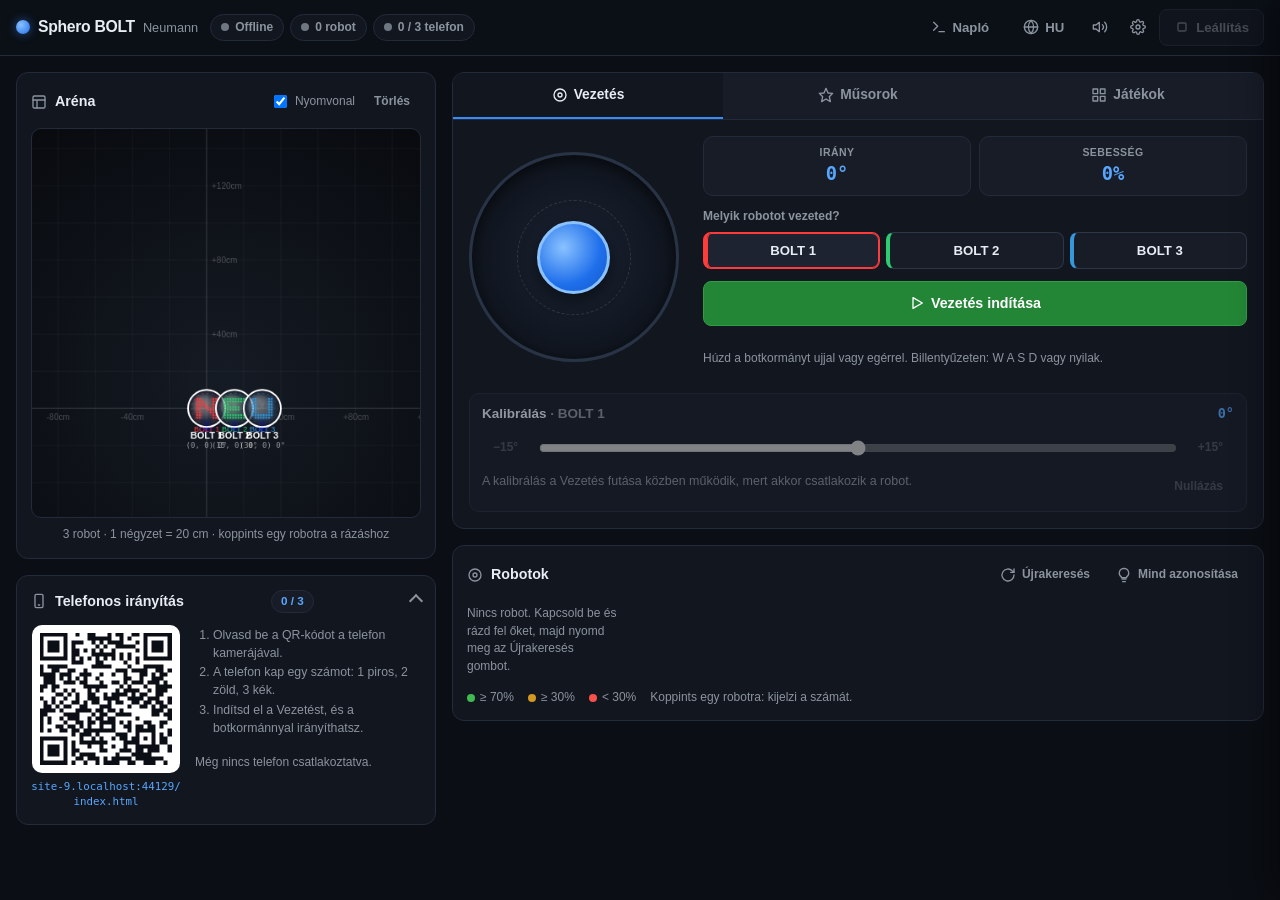
==== commit 284abac7: "feat: cross-platform support (Windows/macOS) and low-spec hardware optimization - Add start.bat and " ====
--- a/index.html
+++ b/index.html
@@ -320,6 +320,13 @@
           <small class="muted" data-i18n="admin_auto_map_desc">Amikor egy telefon beolvassa a QR-kódot, a laptop az Aréna térképre ugrik.</small>
         </span>
       </label>
+      <label class="switch-row">
+        <input type="checkbox" id="toggle-low-power" onchange="onToggleLowPower(this.checked)">
+        <span>
+          <b data-i18n="admin_low_power_label">Kímélő mód (alacsony teljesítményű gépekhez)</b>
+          <small class="muted" data-i18n="admin_low_power_desc">Csökkenti a grafikai terhelést régebbi laptopokon vagy Raspberry Pi-n (árnyékok kikapcsolása, kímélő képfrissítés).</small>
+        </span>
+      </label>
       <div class="info-box">
         <b data-i18n="admin_controllers_label">Telefonos irányítók: max 3</b>
         <div class="slot-legend">
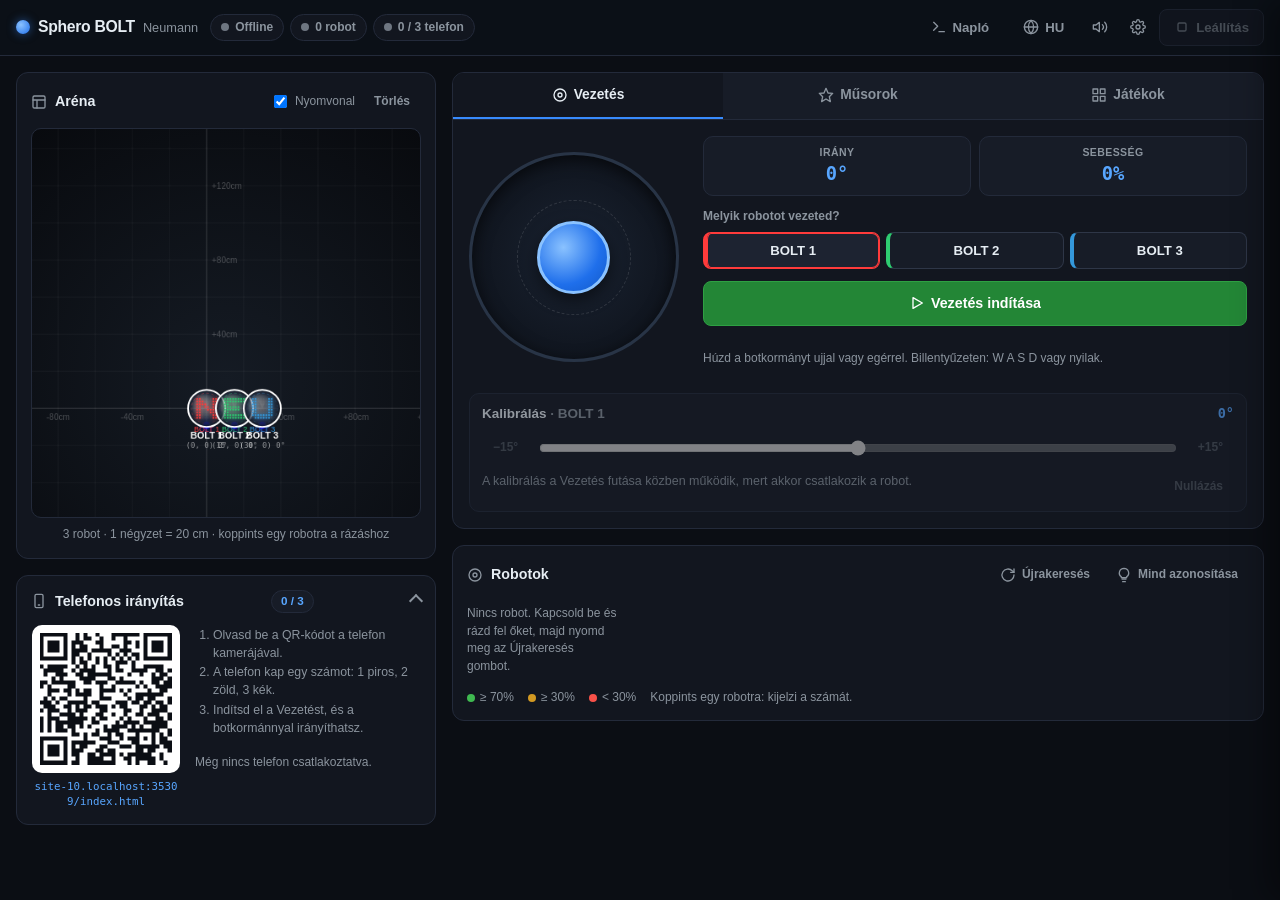
==== commit e53eeea3: "fix: add /en/ and SPA redirects, handle /sw.js unregistration, and add inline favicon" ====
--- a/index.html
+++ b/index.html
@@ -4,6 +4,7 @@
 <meta charset="utf-8">
 <meta name="viewport" content="width=device-width, initial-scale=1, viewport-fit=cover">
 <title>Sphero BOLT &bull; Neumann Bemutató</title>
+<link rel="icon" href="data:image/svg+xml,<svg xmlns='http://www.w3.org/2000/svg' viewBox='0 0 100 100'><circle cx='50' cy='50' r='46' fill='%2300a4e4'/><circle cx='50' cy='50' r='20' fill='%23ffffff'/></svg>">
 <link rel="stylesheet" href="assets/css/styles.css">
 <script src="assets/js/qrcode.min.js"></script>
 </head>
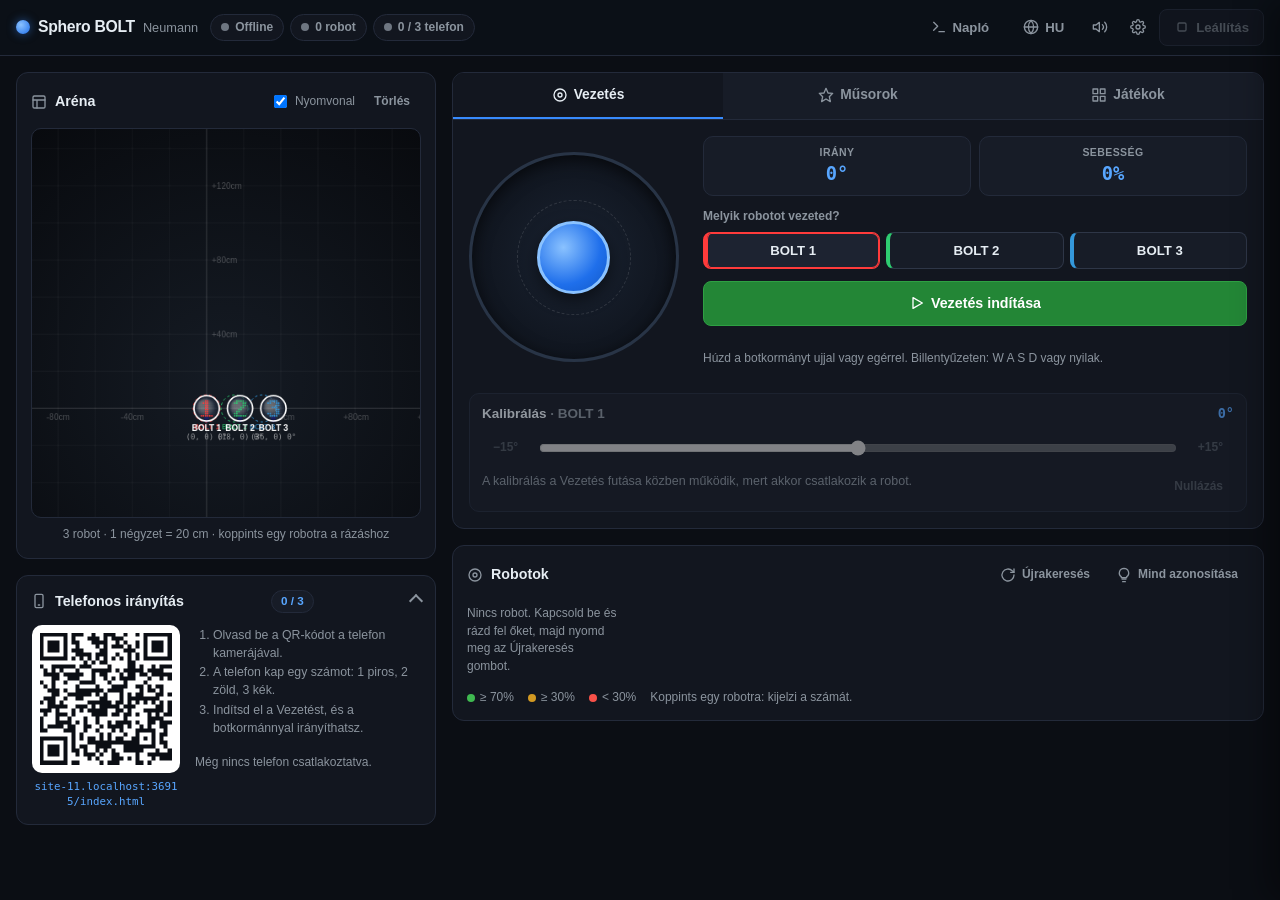
==== commit afd5523a: "feat(games): add difficulty levels, layout selection, and gentle drift to Memory Game and Whack-a-Mo" ====
--- a/index.html
+++ b/index.html
@@ -259,6 +259,31 @@
             <span id="party-status" class="game-status"></span>
             <button id="party-start" class="ghost sm" type="button" data-i18n="party_round">Új kör</button>
           </div>
+          <div id="party-difficulty-controls" class="party-controls-box" hidden>
+            <div class="field-row">
+              <span class="field-label" data-i18n="party_speed">Sebesség</span>
+              <div class="segmented" id="party-speed-seg">
+                <button type="button" class="btn seg sm" data-speed="slow" data-i18n="party_speed_slow">Lassú</button>
+                <button type="button" class="btn seg sm active" data-speed="normal" data-i18n="party_speed_normal">Normál</button>
+                <button type="button" class="btn seg sm" data-speed="fast" data-i18n="party_speed_fast">Gyors</button>
+                <button type="button" class="btn seg sm" data-speed="insane" data-i18n="party_speed_insane">Őrült</button>
+              </div>
+            </div>
+            <div class="field-row">
+              <span class="field-label" data-i18n="party_layout">Elrendezés</span>
+              <div class="segmented" id="party-layout-seg">
+                <button type="button" class="btn seg sm active" data-layout="3x3" data-i18n="party_layout_3x3">3x3 Rács</button>
+                <button type="button" class="btn seg sm" data-layout="random" data-i18n="party_layout_random">Véletlenszerű</button>
+              </div>
+            </div>
+            <div class="field-row">
+              <span class="field-label" data-i18n="party_drift">Finom mozgás</span>
+              <div class="segmented" id="party-drift-seg">
+                <button type="button" class="btn seg sm active" data-drift="off" data-i18n="party_drift_off">Ki</button>
+                <button type="button" class="btn seg sm" data-drift="on" data-i18n="party_drift_on">Be (kóborlás)</button>
+              </div>
+            </div>
+          </div>
           <div id="party-info" class="info-box"></div>
           <div id="balls" class="ball-grid"></div>
         </div>
--- a/assets/css/styles.css
+++ b/assets/css/styles.css
@@ -356,6 +356,26 @@
 .ttt-cell.win { border-color: var(--success-2); background: rgba(46, 160, 67, 0.2); }
 .ttt-cell:disabled { opacity: 1; cursor: default; }
 .ball-grid { display: grid; grid-template-columns: repeat(auto-fit, minmax(96px, 1fr)); gap: 12px; }
+.ball-grid.grid-3x3 {
+  grid-template-columns: repeat(3, 1fr);
+  max-width: 320px;
+  width: 100%;
+  margin: 0 auto;
+}
+.party-controls-box {
+  background: var(--panel-2);
+  border: 1px solid var(--line);
+  border-radius: 10px;
+  padding: 10px 12px;
+  display: flex;
+  flex-direction: column;
+  gap: 10px;
+}
+.party-controls-box .field-row {
+  display: flex;
+  flex-direction: column;
+  gap: 4px;
+}
 .ball-btn {
   aspect-ratio: 1; border-radius: 50%;
   flex-direction: column; font-size: 1rem; font-weight: 800;
@@ -396,6 +416,7 @@
 }
 .bot-phone .icon { width: 11px; height: 11px; }
 .bot.assigned { border-color: var(--c); }
+.bot.hover-target { border-color: #58a6ff !important; box-shadow: 0 0 12px rgba(88, 166, 255, 0.55); transform: translateY(-2px); }
 .bot.flash { animation: botflash 0.9s ease-out; }
 @keyframes botflash { 0% { box-shadow: 0 0 0 3px #fff; } 100% { box-shadow: 0 0 0 0 transparent; } }
 .legend { display: flex; gap: 14px; flex-wrap: wrap; margin: 10px 0 0; align-items: center; }
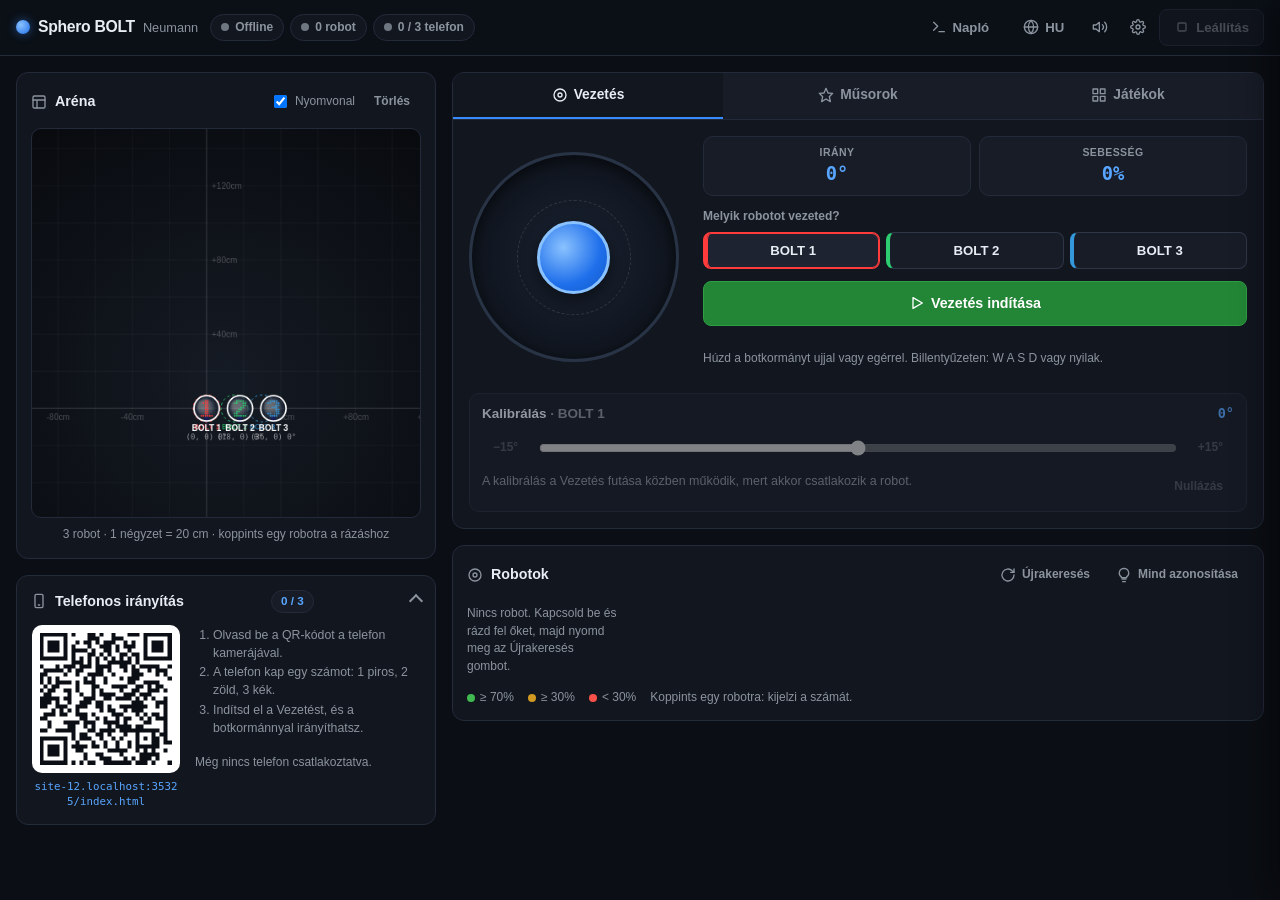
==== commit aa2f2a22: "feat(games): save difficulty preferences and prevent reset on new rounds" ====
--- a/index.html
+++ b/index.html
@@ -30,6 +30,7 @@
   <symbol id="i-map" viewBox="0 0 24 24"><rect x="3" y="3" width="18" height="18" rx="2"/><path d="M3 9h18M9 21V9"/></symbol>
   <symbol id="i-lock" viewBox="0 0 24 24"><rect x="4" y="11" width="16" height="10" rx="2"/><path d="M8 11V7a4 4 0 0 1 8 0v4"/></symbol>
   <symbol id="i-clock" viewBox="0 0 24 24"><circle cx="12" cy="12" r="10"/><path d="M12 6v6l4 2"/></symbol>
+  <symbol id="i-check" viewBox="0 0 24 24"><polyline points="20 6 9 17 4 12"/></symbol>
 </svg>
 
 <header class="topbar">
@@ -282,6 +283,12 @@
                 <button type="button" class="btn seg sm active" data-drift="off" data-i18n="party_drift_off">Ki</button>
                 <button type="button" class="btn seg sm" data-drift="on" data-i18n="party_drift_on">Be (kóborlás)</button>
               </div>
+            </div>
+            <div class="party-save-row">
+              <button type="button" id="btn-save-party-prefs" class="ghost sm" data-i18n="party_save_prefs">
+                <svg class="icon"><use href="#i-check"/></svg><span data-i18n="party_save_prefs">Beállítások mentése</span>
+              </button>
+              <span id="party-prefs-saved-hint" class="save-status-text" hidden data-i18n="party_prefs_saved">Elmentve! (Megmarad új körben is)</span>
             </div>
           </div>
           <div id="party-info" class="info-box"></div>
--- a/assets/css/styles.css
+++ b/assets/css/styles.css
@@ -376,6 +376,20 @@
   flex-direction: column;
   gap: 4px;
 }
+.party-save-row {
+  display: flex;
+  align-items: center;
+  gap: 10px;
+  margin-top: 4px;
+  padding-top: 8px;
+  border-top: 1px dashed var(--line);
+  flex-wrap: wrap;
+}
+.save-status-text {
+  font-size: 0.8rem;
+  font-weight: 700;
+  color: var(--success-2);
+}
 .ball-btn {
   aspect-ratio: 1; border-radius: 50%;
   flex-direction: column; font-size: 1rem; font-weight: 800;
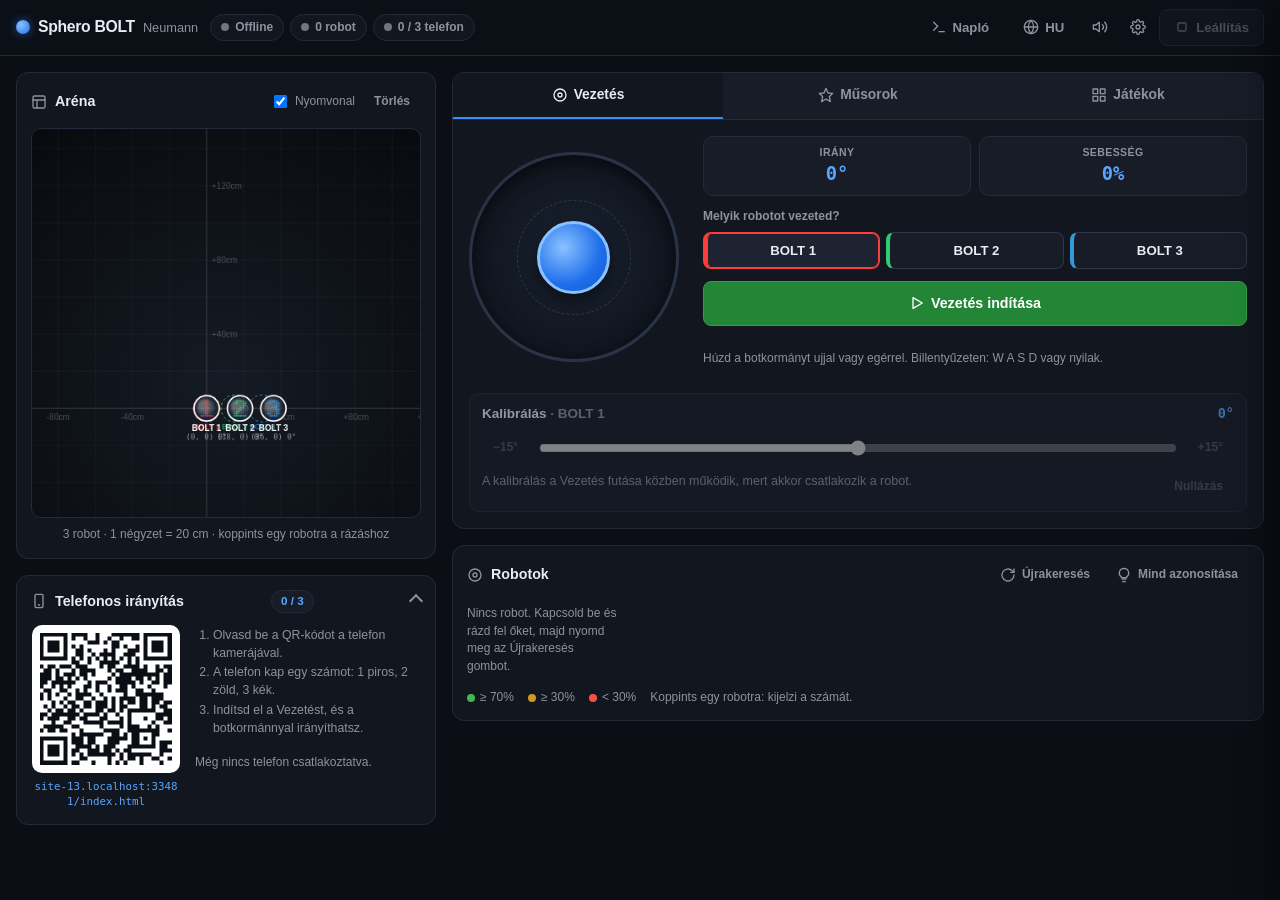
==== commit efeeea59: "style(ui): make save preferences button prominent and add cache busting" ====
--- a/index.html
+++ b/index.html
@@ -5,7 +5,7 @@
 <meta name="viewport" content="width=device-width, initial-scale=1, viewport-fit=cover">
 <title>Sphero BOLT &bull; Neumann Bemutató</title>
 <link rel="icon" href="data:image/svg+xml,<svg xmlns='http://www.w3.org/2000/svg' viewBox='0 0 100 100'><circle cx='50' cy='50' r='46' fill='%2300a4e4'/><circle cx='50' cy='50' r='20' fill='%23ffffff'/></svg>">
-<link rel="stylesheet" href="assets/css/styles.css">
+<link rel="stylesheet" href="assets/css/styles.css?v=2">
 <script src="assets/js/qrcode.min.js"></script>
 </head>
 <body>
@@ -285,8 +285,9 @@
               </div>
             </div>
             <div class="party-save-row">
-              <button type="button" id="btn-save-party-prefs" class="ghost sm" data-i18n="party_save_prefs">
-                <svg class="icon"><use href="#i-check"/></svg><span data-i18n="party_save_prefs">Beállítások mentése</span>
+              <button type="button" id="btn-save-party-prefs" class="btn btn-save-prefs">
+                <svg class="icon"><use href="#i-check"/></svg>
+                <span data-i18n="party_save_prefs">Beállítások mentése</span>
               </button>
               <span id="party-prefs-saved-hint" class="save-status-text" hidden data-i18n="party_prefs_saved">Elmentve! (Megmarad új körben is)</span>
             </div>
@@ -437,6 +438,6 @@
   </div>
 </div>
 
-<script src="assets/js/app.js" defer></script>
+<script src="assets/js/app.js?v=2" defer></script>
 </body>
 </html>
--- a/assets/css/styles.css
+++ b/assets/css/styles.css
@@ -379,11 +379,33 @@
 .party-save-row {
   display: flex;
   align-items: center;
-  gap: 10px;
-  margin-top: 4px;
-  padding-top: 8px;
+  gap: 12px;
+  margin-top: 6px;
+  padding-top: 10px;
   border-top: 1px dashed var(--line);
   flex-wrap: wrap;
+}
+.btn-save-prefs {
+  background: var(--panel);
+  border: 1px solid var(--accent, #3b82f6);
+  color: var(--text);
+  padding: 6px 14px;
+  border-radius: 8px;
+  display: inline-flex;
+  align-items: center;
+  gap: 6px;
+  font-size: 0.82rem;
+  font-weight: 600;
+  cursor: pointer;
+  transition: all 0.15s ease;
+}
+.btn-save-prefs:hover {
+  background: var(--accent, #3b82f6);
+  color: #fff;
+}
+.btn-save-prefs .icon {
+  width: 14px;
+  height: 14px;
 }
 .save-status-text {
   font-size: 0.8rem;
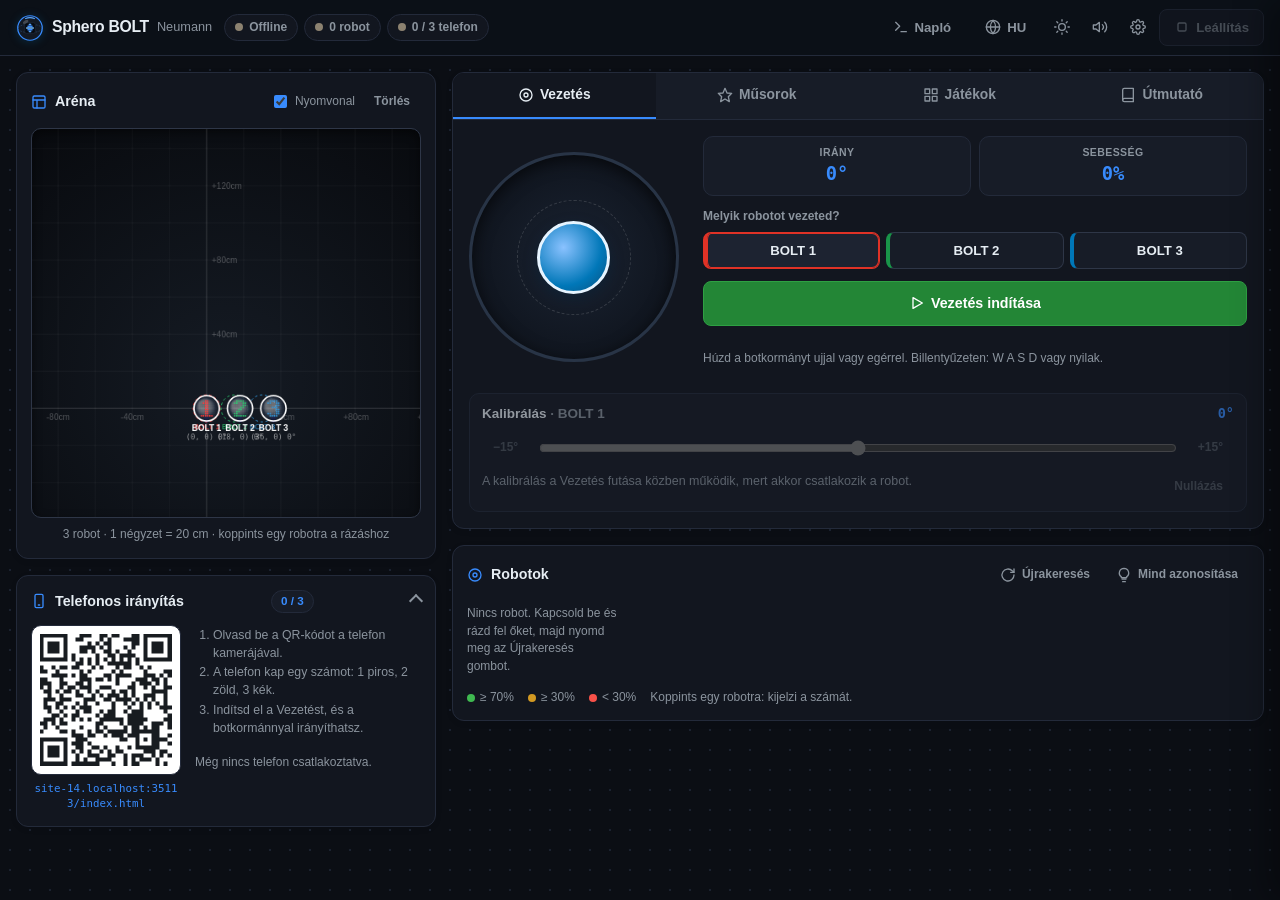
==== commit 33b5dad1: "Fix Neumann N glyph & orientation, add Dark/Creamy themes, SVG icons, on-site Guide tab, and full QA" ====
--- a/index.html
+++ b/index.html
@@ -3,39 +3,76 @@
 <head>
 <meta charset="utf-8">
 <meta name="viewport" content="width=device-width, initial-scale=1, viewport-fit=cover">
+<meta name="color-scheme" content="dark">
+<link id="site-favicon" rel="icon" type="image/svg+xml" href="assets/icons/sphero-dark.svg">
+<script>
+try {
+  const scheme = localStorage.getItem("color-scheme") ?? "dark";
+  document.querySelector('meta[name="color-scheme"]').content = scheme;
+  const fav = document.getElementById("site-favicon");
+  if (fav) fav.href = scheme === "light" ? "assets/icons/sphero-light.svg" : "assets/icons/sphero-dark.svg";
+} catch (e) {}
+</script>
 <title>Sphero BOLT &bull; Neumann Bemutató</title>
-<link rel="icon" href="data:image/svg+xml,<svg xmlns='http://www.w3.org/2000/svg' viewBox='0 0 100 100'><circle cx='50' cy='50' r='46' fill='%2300a4e4'/><circle cx='50' cy='50' r='20' fill='%23ffffff'/></svg>">
-<link rel="stylesheet" href="assets/css/styles.css?v=2">
+<link rel="stylesheet" href="assets/css/styles.css?v=7">
 <script src="assets/js/qrcode.min.js"></script>
 </head>
 <body>
 
 <!-- SVG icon sprite -->
 <svg width="0" height="0" style="position:absolute" aria-hidden="true">
-  <symbol id="i-globe" viewBox="0 0 24 24"><circle cx="12" cy="12" r="10"/><path d="M2 12h20M12 2a15.3 15.3 0 0 1 4 10 15.3 15.3 0 0 1-4 10 15.3 15.3 0 0 1-4-10 15.3 15.3 0 0 1 4-10z"/></symbol>
-  <symbol id="i-sound" viewBox="0 0 24 24"><polygon points="11 5 6 9 2 9 2 15 6 15 11 19 11 5"/><path d="M19.07 4.93a10 10 0 0 1 0 14.14M15.54 8.46a5 5 0 0 1 0 7.07"/></symbol>
-  <symbol id="i-mute" viewBox="0 0 24 24"><polygon points="11 5 6 9 2 9 2 15 6 15 11 19 11 5"/><path d="M23 9l-6 6M17 9l6 6"/></symbol>
-  <symbol id="i-gear" viewBox="0 0 24 24"><circle cx="12" cy="12" r="3"/><path d="M19.4 15a1.65 1.65 0 0 0 .33 1.82l.06.06a2 2 0 1 1-2.83 2.83l-.06-.06a1.65 1.65 0 0 0-1.82-.33 1.65 1.65 0 0 0-1 1.51V21a2 2 0 1 1-4 0v-.09A1.65 1.65 0 0 0 9 19.4a1.65 1.65 0 0 0-1.82.33l-.06.06a2 2 0 1 1-2.83-2.83l.06-.06A1.65 1.65 0 0 0 4.6 15a1.65 1.65 0 0 0-1.51-1H3a2 2 0 1 1 0-4h.09A1.65 1.65 0 0 0 4.6 9a1.65 1.65 0 0 0-.33-1.82l-.06-.06a2 2 0 1 1 2.83-2.83l.06.06A1.65 1.65 0 0 0 9 4.6a1.65 1.65 0 0 0 1-1.51V3a2 2 0 1 1 4 0v.09a1.65 1.65 0 0 0 1 1.51 1.65 1.65 0 0 0 1.82-.33l.06-.06a2 2 0 1 1 2.83 2.83l-.06.06A1.65 1.65 0 0 0 19.4 9a1.65 1.65 0 0 0 1.51 1H21a2 2 0 1 1 0 4h-.09a1.65 1.65 0 0 0-1.51 1z"/></symbol>
-  <symbol id="i-log" viewBox="0 0 24 24"><polyline points="4 17 10 11 4 5"/><line x1="12" y1="19" x2="20" y2="19"/></symbol>
-  <symbol id="i-bt" viewBox="0 0 24 24"><path d="m7 7 10 10-5 5V2l5 5L7 17"/></symbol>
-  <symbol id="i-stop" viewBox="0 0 24 24"><rect x="6" y="6" width="12" height="12" rx="2"/></symbol>
-  <symbol id="i-play" viewBox="0 0 24 24"><polygon points="6 4 20 12 6 20 6 4"/></symbol>
-  <symbol id="i-refresh" viewBox="0 0 24 24"><path d="M21 12a9 9 0 1 1-2.64-6.36L21 8"/><path d="M21 3v5h-5"/></symbol>
-  <symbol id="i-bulb" viewBox="0 0 24 24"><path d="M9 18h6M10 22h4"/><path d="M12 2a7 7 0 0 0-4 12.74V16h8v-1.26A7 7 0 0 0 12 2z"/></symbol>
-  <symbol id="i-phone" viewBox="0 0 24 24"><rect x="6" y="2" width="12" height="20" rx="2"/><path d="M11 18h2"/></symbol>
-  <symbol id="i-close" viewBox="0 0 24 24"><path d="M18 6 6 18M6 6l12 12"/></symbol>
-  <symbol id="i-joy" viewBox="0 0 24 24"><circle cx="12" cy="12" r="9"/><circle cx="12" cy="12" r="3"/></symbol>
-  <symbol id="i-star" viewBox="0 0 24 24"><polygon points="12 2 15 9 22 9.5 17 14.5 18.5 22 12 18 5.5 22 7 14.5 2 9.5 9 9"/></symbol>
-  <symbol id="i-grid" viewBox="0 0 24 24"><rect x="3" y="3" width="7" height="7"/><rect x="14" y="3" width="7" height="7"/><rect x="3" y="14" width="7" height="7"/><rect x="14" y="14" width="7" height="7"/></symbol>
-  <symbol id="i-map" viewBox="0 0 24 24"><rect x="3" y="3" width="18" height="18" rx="2"/><path d="M3 9h18M9 21V9"/></symbol>
-  <symbol id="i-lock" viewBox="0 0 24 24"><rect x="4" y="11" width="16" height="10" rx="2"/><path d="M8 11V7a4 4 0 0 1 8 0v4"/></symbol>
-  <symbol id="i-clock" viewBox="0 0 24 24"><circle cx="12" cy="12" r="10"/><path d="M12 6v6l4 2"/></symbol>
-  <symbol id="i-check" viewBox="0 0 24 24"><polyline points="20 6 9 17 4 12"/></symbol>
+  <symbol id="i-globe" viewBox="0 0 24 24" fill="none" stroke="currentColor" stroke-width="2" stroke-linecap="round" stroke-linejoin="round"><circle cx="12" cy="12" r="10"/><path d="M2 12h20M12 2a15.3 15.3 0 0 1 4 10 15.3 15.3 0 0 1-4 10 15.3 15.3 0 0 1-4-10 15.3 15.3 0 0 1 4-10z"/></symbol>
+  <symbol id="i-sound" viewBox="0 0 24 24" fill="none" stroke="currentColor" stroke-width="2" stroke-linecap="round" stroke-linejoin="round"><polygon points="11 5 6 9 2 9 2 15 6 15 11 19 11 5"/><path d="M19.07 4.93a10 10 0 0 1 0 14.14M15.54 8.46a5 5 0 0 1 0 7.07"/></symbol>
+  <symbol id="i-mute" viewBox="0 0 24 24" fill="none" stroke="currentColor" stroke-width="2" stroke-linecap="round" stroke-linejoin="round"><polygon points="11 5 6 9 2 9 2 15 6 15 11 19 11 5"/><path d="M23 9l-6 6M17 9l6 6"/></symbol>
+  <symbol id="i-sun" viewBox="0 0 24 24" fill="none" stroke="currentColor" stroke-width="2" stroke-linecap="round" stroke-linejoin="round"><circle cx="12" cy="12" r="5"/><path d="M12 1v2M12 21v2M4.22 4.22l1.42 1.42M18.36 18.36l1.42 1.42M1 12h2M21 12h2M4.22 19.78l1.42-1.42M18.36 5.64l1.42-1.42"/></symbol>
+  <symbol id="i-moon" viewBox="0 0 24 24" fill="none" stroke="currentColor" stroke-width="2" stroke-linecap="round" stroke-linejoin="round"><path d="M21 12.79A9 9 0 1 1 11.21 3 7 7 0 0 0 21 12.79z"/></symbol>
+  <symbol id="i-gear" viewBox="0 0 24 24" fill="none" stroke="currentColor" stroke-width="2" stroke-linecap="round" stroke-linejoin="round"><circle cx="12" cy="12" r="3"/><path d="M19.4 15a1.65 1.65 0 0 0 .33 1.82l.06.06a2 2 0 1 1-2.83 2.83l-.06-.06a1.65 1.65 0 0 0-1.82-.33 1.65 1.65 0 0 0-1 1.51V21a2 2 0 1 1-4 0v-.09A1.65 1.65 0 0 0 9 19.4a1.65 1.65 0 0 0-1.82.33l-.06.06a2 2 0 1 1-2.83-2.83l.06-.06A1.65 1.65 0 0 0 4.6 15a1.65 1.65 0 0 0-1.51-1H3a2 2 0 1 1 0-4h.09A1.65 1.65 0 0 0 4.6 9a1.65 1.65 0 0 0-.33-1.82l-.06-.06a2 2 0 1 1 2.83-2.83l.06.06A1.65 1.65 0 0 0 9 4.6a1.65 1.65 0 0 0 1-1.51V3a2 2 0 1 1 4 0v.09a1.65 1.65 0 0 0 1 1.51 1.65 1.65 0 0 0 1.82-.33l.06-.06a2 2 0 1 1 2.83 2.83l-.06.06A1.65 1.65 0 0 0 19.4 9a1.65 1.65 0 0 0 1.51 1H21a2 2 0 1 1 0 4h-.09a1.65 1.65 0 0 0-1.51 1z"/></symbol>
+  <symbol id="i-log" viewBox="0 0 24 24" fill="none" stroke="currentColor" stroke-width="2" stroke-linecap="round" stroke-linejoin="round"><polyline points="4 17 10 11 4 5"/><line x1="12" y1="19" x2="20" y2="19"/></symbol>
+  <symbol id="i-bt" viewBox="0 0 24 24" fill="none" stroke="currentColor" stroke-width="2" stroke-linecap="round" stroke-linejoin="round"><path d="m7 7 10 10-5 5V2l5 5L7 17"/></symbol>
+  <symbol id="i-stop" viewBox="0 0 24 24" fill="none" stroke="currentColor" stroke-width="2" stroke-linecap="round" stroke-linejoin="round"><rect x="6" y="6" width="12" height="12" rx="2"/></symbol>
+  <symbol id="i-play" viewBox="0 0 24 24" fill="none" stroke="currentColor" stroke-width="2" stroke-linecap="round" stroke-linejoin="round"><polygon points="6 4 20 12 6 20 6 4"/></symbol>
+  <symbol id="i-refresh" viewBox="0 0 24 24" fill="none" stroke="currentColor" stroke-width="2" stroke-linecap="round" stroke-linejoin="round"><path d="M21 12a9 9 0 1 1-2.64-6.36L21 8"/><path d="M21 3v5h-5"/></symbol>
+  <symbol id="i-bulb" viewBox="0 0 24 24" fill="none" stroke="currentColor" stroke-width="2" stroke-linecap="round" stroke-linejoin="round"><path d="M9 18h6M10 22h4"/><path d="M12 2a7 7 0 0 0-4 12.74V16h8v-1.26A7 7 0 0 0 12 2z"/></symbol>
+  <symbol id="i-phone" viewBox="0 0 24 24" fill="none" stroke="currentColor" stroke-width="2" stroke-linecap="round" stroke-linejoin="round"><rect x="6" y="2" width="12" height="20" rx="2"/><path d="M11 18h2"/></symbol>
+  <symbol id="i-close" viewBox="0 0 24 24" fill="none" stroke="currentColor" stroke-width="2" stroke-linecap="round" stroke-linejoin="round"><path d="M18 6 6 18M6 6l12 12"/></symbol>
+  <symbol id="i-joy" viewBox="0 0 24 24" fill="none" stroke="currentColor" stroke-width="2" stroke-linecap="round" stroke-linejoin="round"><circle cx="12" cy="12" r="9"/><circle cx="12" cy="12" r="3"/></symbol>
+  <symbol id="i-star" viewBox="0 0 24 24" fill="none" stroke="currentColor" stroke-width="2" stroke-linecap="round" stroke-linejoin="round"><polygon points="12 2 15 9 22 9.5 17 14.5 18.5 22 12 18 5.5 22 7 14.5 2 9.5 9 9"/></symbol>
+  <symbol id="i-grid" viewBox="0 0 24 24" fill="none" stroke="currentColor" stroke-width="2" stroke-linecap="round" stroke-linejoin="round"><rect x="3" y="3" width="7" height="7"/><rect x="14" y="3" width="7" height="7"/><rect x="3" y="14" width="7" height="7"/><rect x="14" y="14" width="7" height="7"/></symbol>
+  <symbol id="i-map" viewBox="0 0 24 24" fill="none" stroke="currentColor" stroke-width="2" stroke-linecap="round" stroke-linejoin="round"><rect x="3" y="3" width="18" height="18" rx="2"/><path d="M3 9h18M9 21V9"/></symbol>
+  <symbol id="i-lock" viewBox="0 0 24 24" fill="none" stroke="currentColor" stroke-width="2" stroke-linecap="round" stroke-linejoin="round"><rect x="4" y="11" width="16" height="10" rx="2"/><path d="M8 11V7a4 4 0 0 1 8 0v4"/></symbol>
+  <symbol id="i-clock" viewBox="0 0 24 24" fill="none" stroke="currentColor" stroke-width="2" stroke-linecap="round" stroke-linejoin="round"><circle cx="12" cy="12" r="10"/><path d="M12 6v6l4 2"/></symbol>
+  <symbol id="i-check" viewBox="0 0 24 24" fill="none" stroke="currentColor" stroke-width="2" stroke-linecap="round" stroke-linejoin="round"><polyline points="20 6 9 17 4 12"/></symbol>
+  <symbol id="i-book" viewBox="0 0 24 24" fill="none" stroke="currentColor" stroke-width="2" stroke-linecap="round" stroke-linejoin="round"><path d="M4 19.5A2.5 2.5 0 0 1 6.5 17H20"/><path d="M6.5 2H20v20H6.5A2.5 2.5 0 0 1 4 19.5v-15A2.5 2.5 0 0 1 6.5 2z"/></symbol>
+  <symbol id="i-download" viewBox="0 0 24 24" fill="none" stroke="currentColor" stroke-width="2" stroke-linecap="round" stroke-linejoin="round"><path d="M21 15v4a2 2 0 0 1-2 2H5a2 2 0 0 1-2-2v-4"/><polyline points="7 10 12 15 17 10"/><line x1="12" y1="15" x2="12" y2="3"/></symbol>
+  <symbol id="i-sphero-dark" viewBox="0 0 64 64" fill="none">
+    <circle cx="32" cy="32" r="28" fill="#131923" stroke="#388bfd" stroke-width="2.8"/>
+    <ellipse cx="32" cy="33" rx="27.5" ry="9.5" stroke="#58a6ff" stroke-opacity="0.35" stroke-width="1.4" stroke-dasharray="4 3"/>
+    <path d="M22 10.5 A24 24 0 0 1 42 10.5" stroke="#58a6ff" stroke-width="2.5" stroke-linecap="round"/>
+    <rect x="20" y="20" width="24" height="24" rx="4" fill="#070a0f" stroke="#263345" stroke-width="1.2"/>
+    <rect x="29" y="22.5" width="6" height="3" rx="0.8" fill="#58a6ff"/>
+    <rect x="26" y="26.5" width="12" height="3" rx="0.8" fill="#388bfd"/>
+    <rect x="23" y="30.5" width="18" height="3" rx="0.8" fill="#79c0ff"/>
+    <rect x="26" y="34.5" width="12" height="3" rx="0.8" fill="#388bfd"/>
+    <rect x="29" y="38.5" width="6" height="3" rx="0.8" fill="#58a6ff"/>
+    <ellipse cx="22" cy="18" rx="7" ry="3.5" transform="rotate(-28 22 18)" fill="#ffffff" fill-opacity="0.2"/>
+  </symbol>
+  <symbol id="i-sphero-light" viewBox="0 0 64 64" fill="none">
+    <circle cx="32" cy="32" r="28" fill="#e8e0ce" stroke="#0077b8" stroke-width="2.8"/>
+    <ellipse cx="32" cy="33" rx="27.5" ry="9.5" stroke="#0077b8" stroke-opacity="0.38" stroke-width="1.4" stroke-dasharray="4 3"/>
+    <path d="M22 10.5 A24 24 0 0 1 42 10.5" stroke="#0077b8" stroke-width="2.5" stroke-linecap="round"/>
+    <rect x="20" y="20" width="24" height="24" rx="4" fill="#18202c" stroke="#9e927b" stroke-width="1.2"/>
+    <rect x="29" y="22.5" width="6" height="3" rx="0.8" fill="#38bdf8"/>
+    <rect x="26" y="26.5" width="12" height="3" rx="0.8" fill="#0095e8"/>
+    <rect x="23" y="30.5" width="18" height="3" rx="0.8" fill="#7dd3fc"/>
+    <rect x="26" y="34.5" width="12" height="3" rx="0.8" fill="#0095e8"/>
+    <rect x="29" y="38.5" width="6" height="3" rx="0.8" fill="#38bdf8"/>
+    <ellipse cx="22" cy="18" rx="7" ry="3.5" transform="rotate(-28 22 18)" fill="#ffffff" fill-opacity="0.65"/>
+  </symbol>
 </svg>
 
 <header class="topbar">
   <div class="brand">
-    <span class="brand-dot"></span>
+    <svg class="brand-logo" viewBox="0 0 64 64" aria-hidden="true"><use id="brand-logo-use" href="#i-sphero-dark"/></svg>
     <span class="brand-name">Sphero BOLT</span>
     <span class="brand-sub">Neumann</span>
   </div>
@@ -61,6 +98,9 @@
     </button>
     <button id="lang-toggle" class="ghost" type="button" title="Nyelv / Language">
       <svg class="icon"><use href="#i-globe"/></svg><span id="lang-label">HU</span>
+    </button>
+    <button id="theme-toggle" class="ghost icon-only" type="button" data-i18n-title="theme_title">
+      <svg class="icon"><use id="theme-icon" href="#i-sun"/></svg>
     </button>
     <button id="sound-toggle" class="ghost icon-only" type="button" data-i18n-title="sound_title">
       <svg class="icon"><use id="sound-icon" href="#i-sound"/></svg>
@@ -151,6 +191,9 @@
         <button class="tab" type="button" data-tab="games" role="tab">
           <svg class="icon"><use href="#i-grid"/></svg><span data-i18n="tab_games">Játékok</span>
         </button>
+        <button class="tab" type="button" data-tab="docs" role="tab">
+          <svg class="icon"><use href="#i-book"/></svg><span data-i18n="tab_docs">Útmutató</span>
+        </button>
       </div>
 
       <!-- TAB: DRIVE -->
@@ -196,6 +239,9 @@
       <!-- TAB: SHOWS -->
       <div id="tab-shows" class="tab-page">
         <div id="show-list" class="option-list"></div>
+        <button id="btn-start-show" class="primary block" type="button">
+          <svg class="icon"><use href="#i-play"/></svg><span id="btn-start-show-label">Indítás</span>
+        </button>
         <div id="neu-settings" class="settings-box">
           <div class="hand-row">
             <button id="hand-lock" class="ghost" type="button">
@@ -231,9 +277,6 @@
           <small class="muted" data-i18n="dance_robots_hint">Koppints egy számra, hogy kihagyd azt a robotot. A foglalt (máshoz csatlakozott) robotokat a tánc magától kihagyja.</small>
           <div id="dance-robots" class="dance-robots"></div>
         </div>
-        <button id="btn-start-show" class="primary block" type="button">
-          <svg class="icon"><use href="#i-play"/></svg><span id="btn-start-show-label">Indítás</span>
-        </button>
       </div>
 
       <!-- TAB: GAMES -->
@@ -294,6 +337,69 @@
           </div>
           <div id="party-info" class="info-box"></div>
           <div id="balls" class="ball-grid"></div>
+        </div>
+      </div>
+
+      <!-- TAB: DOCS / GUIDE -->
+      <div id="tab-docs" class="tab-page">
+        <div class="docs-grid">
+          <div class="docs-card">
+            <div class="docs-card-head">
+              <svg class="icon"><use href="#i-globe"/></svg>
+              <h3 data-i18n="docs_standalone_title">1. Önálló weboldal (Telepítés nélkül)</h3>
+            </div>
+            <p class="muted small" data-i18n="docs_standalone_desc">A weboldal szerver nélkül, közvetlenül a böngészőben is működik (GitHub Pages vagy az index.html megnyitásával).</p>
+            <ul class="docs-list">
+              <li data-i18n="docs_standalone_1">Beépített 60 FPS fizikai és 8x8 LED mátrix szimulátor minden műsorhoz (Neumann, Szinkrontánc, Bolyongás) és játékhoz.</li>
+              <li data-i18n="docs_standalone_2">Közvetlen Web Bluetooth kapcsolat: kattints a felső sávban a Csatlakozás gombra (Chrome / Edge / Bluefy böngészőben) valódi Sphero BOLT irányításához.</li>
+            </ul>
+            <div class="docs-actions">
+              <a class="btn-link" href="https://csps0.github.io/MySpheroScripts/" target="_blank" rel="noopener">
+                <svg class="icon"><use href="#i-globe"/></svg><span data-i18n="docs_open_live">Élő webes verzió megnyitása</span>
+              </a>
+            </div>
+          </div>
+
+          <div class="docs-card">
+            <div class="docs-card-head">
+              <svg class="icon"><use href="#i-download"/></svg>
+              <h3 data-i18n="docs_zip_title">2. Letöltés egyetlen ZIP csomagban</h3>
+            </div>
+            <p class="muted small" data-i18n="docs_zip_desc">Git fiók és parancssor nélkül is letöltheted a teljes csomagot egyetlen tömörített fájlban.</p>
+            <ul class="docs-list">
+              <li data-i18n="docs_zip_1">Töltsd le és csomagold ki a ZIP fájlt egy tetszőleges mappába.</li>
+              <li data-i18n="docs_zip_2">Önálló módhoz nyisd meg az index.html fájlt, vagy teljes szerver módhoz indítsd el a start.bat (Windows) / ./start.sh (Linux/macOS) fájlt.</li>
+            </ul>
+            <div class="docs-actions">
+              <a class="btn-link primary" href="https://github.com/CsPS0/MySpheroScripts/archive/refs/heads/main.zip" target="_blank" rel="noopener">
+                <svg class="icon"><use href="#i-download"/></svg><span data-i18n="docs_download_zip">Teljes ZIP csomag letöltése</span>
+              </a>
+              <a class="btn-link" href="https://github.com/CsPS0/MySpheroScripts" target="_blank" rel="noopener">
+                <svg class="icon"><use href="#i-book"/></svg><span data-i18n="docs_open_repo">GitHub adattár</span>
+              </a>
+            </div>
+          </div>
+
+          <div class="docs-card">
+            <div class="docs-card-head">
+              <svg class="icon"><use href="#i-log"/></svg>
+              <h3 data-i18n="docs_git_title">3. Git klónozás &amp; Helyi Flotta Szerver (15 robotig)</h3>
+            </div>
+            <p class="muted small" data-i18n="docs_git_desc">Több robot egyidejű Bluetooth vezérléséhez, QR-kódos telefonos irányításhoz és távoli Admin belépéshez futtasd a Python szervert:</p>
+            <pre class="docs-code"><code>git clone https://github.com/CsPS0/MySpheroScripts.git
+cd MySpheroScripts/sphero-neu
+python -m venv .venv
+# Windows:
+.venv\Scripts\pip install -r requirements.txt
+python web/server.py --sim
+# Linux / macOS:
+source .venv/bin/activate &amp;&amp; pip install -r requirements.txt
+python web/server.py</code></pre>
+            <ul class="docs-list">
+              <li data-i18n="docs_git_1">Nyisd meg a http://localhost:8080 címet; a diákok a QR-kód beolvasásával csatlakozhatnak (1: Piros, 2: Zöld, 3: Kék robot).</li>
+              <li data-i18n="docs_git_2">Távoli telefonos vezérléshez használd a felső sáv Admin gombját (alapértelmezett jelszó: admin1234 vagy ADMIN_PASSWORD környezeti változó).</li>
+            </ul>
+          </div>
         </div>
       </div>
     </section>
@@ -438,6 +544,6 @@
   </div>
 </div>
 
-<script src="assets/js/app.js?v=2" defer></script>
+<script src="assets/js/app.js?v=7" defer></script>
 </body>
 </html>
--- a/assets/css/styles.css
+++ b/assets/css/styles.css
@@ -1,34 +1,161 @@
 :root {
-  --bg: #0b0e14;
-  --panel: #12161f;
-  --panel-2: #171c27;
-  --panel-3: #1d2331;
-  --line: #232a3a;
-  --line-2: #2e3647;
-  --text: #e6edf3;
-  --muted: #8b949e;
-  --accent: #388bfd;
-  --accent-2: #58a6ff;
-  --success: #238636;
-  --success-2: #2ea043;
-  --danger: #da3633;
-  --danger-2: #f85149;
-  --bat-ok: #3fb950;
-  --bat-mid: #d29922;
-  --bat-low: #f85149;
-  --r1: #ff3b3b;
-  --r2: #2ecc71;
-  --r3: #3498db;
+  /* Light (Creamy Robotics) & Dark (Space Slate) raw color palettes */
+  --bg-light: #f3efe4;
+  --bg-dark: #0b0e14;
+  --bg-dot-light: #d8cfba;
+  --bg-dot-dark: #1b2230;
+
+  --panel-light: #faf7f0;
+  --panel-dark: #12161f;
+
+  --panel-2-light: #eee8d8;
+  --panel-2-dark: #171c27;
+
+  --panel-3-light: #e2dac6;
+  --panel-3-dark: #1d2331;
+
+  --line-light: #d6ccb8;
+  --line-dark: #232a3a;
+
+  --line-2-light: #b9ad94;
+  --line-2-dark: #2e3647;
+
+  --text-light: #1b2026;
+  --text-dark: #e6edf3;
+
+  --muted-light: #555d66;
+  --muted-dark: #8b949e;
+
+  --accent-light: #0077b8;
+  --accent-dark: #388bfd;
+
+  --accent-2-light: #005e94;
+  --accent-2-dark: #58a6ff;
+
+  --success-light: #16803c;
+  --success-dark: #238636;
+
+  --success-2-light: #126931;
+  --success-2-dark: #2ea043;
+
+  --danger-light: #cc2e22;
+  --danger-dark: #da3633;
+
+  --danger-2-light: #a82218;
+  --danger-2-dark: #f85149;
+
+  --bat-ok-light: #16803c;
+  --bat-ok-dark: #3fb950;
+  --bat-mid-light: #b8620a;
+  --bat-mid-dark: #d29922;
+  --bat-low-light: #cc2e22;
+  --bat-low-dark: #f85149;
+
+  --topbar-bg-light: rgba(250, 247, 240, 0.92);
+  --topbar-bg-dark: rgba(13, 17, 24, 0.92);
+
+  /* Default (Dark) fallback assignments */
+  --bg: var(--bg-dark);
+  --bg-dot: var(--bg-dot-dark);
+  --panel: var(--panel-dark);
+  --panel-2: var(--panel-2-dark);
+  --panel-3: var(--panel-3-dark);
+  --line: var(--line-dark);
+  --line-2: var(--line-2-dark);
+  --text: var(--text-dark);
+  --muted: var(--muted-dark);
+  --accent: var(--accent-dark);
+  --accent-2: var(--accent-2-dark);
+  --success: var(--success-dark);
+  --success-2: var(--success-2-dark);
+  --danger: var(--danger-dark);
+  --danger-2: var(--danger-2-dark);
+  --bat-ok: var(--bat-ok-dark);
+  --bat-mid: var(--bat-mid-dark);
+  --bat-low: var(--bat-low-dark);
+  --topbar-bg: var(--topbar-bg-dark);
+
+  /* Arena & Joystick theme surfaces (Dark default) */
+  --arena-bg: radial-gradient(circle at 50% 65%, #151b24 0%, #080a0e 100%);
+  --arena-shadow: inset 0 3px 10px rgba(0, 0, 0, 0.5);
+  --joy-bg: radial-gradient(circle, #1a2332 0%, #0f141d 75%, #0a0d13 100%);
+  --joy-border: #283446;
+  --joy-shadow: inset 0 4px 16px rgba(0, 0, 0, 0.6);
+  --joy-ring: rgba(255, 255, 255, 0.14);
+  --console-bg: #080b10;
+
+  --r1: #e03226;
+  --r2: #199449;
+  --r3: #0077b8;
   --radius: 12px;
   --topbar-h: 56px;
   --font-sans: -apple-system, BlinkMacSystemFont, "Segoe UI", Roboto, Helvetica, Arial, sans-serif;
   --font-mono: ui-monospace, SFMono-Regular, "SF Mono", Menlo, Consolas, monospace;
-}
-
-* { box-sizing: border-box; -webkit-tap-highlight-color: transparent; }
+
+  /* MANDATORY: Automatically adapt native UI to color-scheme (Dark default) */
+  color-scheme: dark;
+  accent-color: var(--accent);
+
+  @supports (color: light-dark(white, black)) {
+    --bg: light-dark(var(--bg-light), var(--bg-dark));
+    --bg-dot: light-dark(var(--bg-dot-light), var(--bg-dot-dark));
+    --panel: light-dark(var(--panel-light), var(--panel-dark));
+    --panel-2: light-dark(var(--panel-2-light), var(--panel-2-dark));
+    --panel-3: light-dark(var(--panel-3-light), var(--panel-3-dark));
+    --line: light-dark(var(--line-light), var(--line-dark));
+    --line-2: light-dark(var(--line-2-light), var(--line-2-dark));
+    --text: light-dark(var(--text-light), var(--text-dark));
+    --muted: light-dark(var(--muted-light), var(--muted-dark));
+    --accent: light-dark(var(--accent-light), var(--accent-dark));
+    --accent-2: light-dark(var(--accent-2-light), var(--accent-2-dark));
+    --success: light-dark(var(--success-light), var(--success-dark));
+    --success-2: light-dark(var(--success-2-light), var(--success-2-dark));
+    --danger: light-dark(var(--danger-light), var(--danger-dark));
+    --danger-2: light-dark(var(--danger-2-light), var(--danger-2-dark));
+    --bat-ok: light-dark(var(--bat-ok-light), var(--bat-ok-dark));
+    --bat-mid: light-dark(var(--bat-mid-light), var(--bat-mid-dark));
+    --bat-low: light-dark(var(--bat-low-light), var(--bat-low-dark));
+    --topbar-bg: light-dark(var(--topbar-bg-light), var(--topbar-bg-dark));
+    --joy-border: light-dark(#b9ad94, #283446);
+    --joy-ring: light-dark(rgba(27, 32, 38, 0.2), rgba(255, 255, 255, 0.14));
+    --console-bg: light-dark(#181d26, #080b10);
+  }
+
+  &:has(> head > meta[name="color-scheme"][content="dark"]) {
+    color-scheme: dark;
+    --arena-bg: radial-gradient(circle at 50% 65%, #151b24 0%, #080a0e 100%);
+    --arena-shadow: inset 0 3px 10px rgba(0, 0, 0, 0.5);
+    --joy-bg: radial-gradient(circle, #1a2332 0%, #0f141d 75%, #0a0d13 100%);
+    --joy-shadow: inset 0 4px 16px rgba(0, 0, 0, 0.6);
+  }
+  &:has(> head > meta[name="color-scheme"][content="light"]) {
+    color-scheme: light;
+    --arena-bg: radial-gradient(circle at 50% 60%, #efe9da 0%, #e1d8c2 100%);
+    --arena-shadow: inset 0 2px 6px rgba(27, 32, 38, 0.08);
+    --joy-bg: radial-gradient(circle, #f7f3e9 0%, #e8e0ce 72%, #d8ceba 100%);
+    --joy-shadow: inset 0 3px 10px rgba(27, 32, 38, 0.12), 0 2px 0 rgba(27, 32, 38, 0.06);
+  }
+}
+
+* {
+  box-sizing: border-box;
+  -webkit-tap-highlight-color: transparent;
+  scrollbar-width: none;
+  -ms-overflow-style: none;
+}
+*::-webkit-scrollbar {
+  display: none;
+  width: 0;
+  height: 0;
+}
 html, body {
   margin: 0;
-  background: var(--bg);
+  overflow-x: hidden;
+  overflow-y: auto;
+  overscroll-behavior-x: none;
+  background-color: var(--bg);
+  background-image: radial-gradient(var(--bg-dot) 1px, transparent 1px);
+  background-size: 20px 20px;
   color: var(--text);
   font-family: var(--font-sans);
   font-size: 15px;
@@ -41,16 +168,27 @@
 .muted { color: var(--muted); }
 .small { font-size: 0.8rem; }
 .center { text-align: center; }
-.mono { font-family: var(--font-mono); }
+.mono { font-family: var(--font-mono); font-variant-numeric: tabular-nums; }
 
 /* ---------- Icons ---------- */
 .icon {
-  width: 16px; height: 16px;
-  stroke: currentColor; stroke-width: 2; fill: none;
-  stroke-linecap: round; stroke-linejoin: round;
+  width: 16px;
+  height: 16px;
+  display: inline-block;
+  stroke: currentColor;
+  stroke-width: 2;
+  fill: none;
+  stroke-linecap: round;
+  stroke-linejoin: round;
   flex-shrink: 0;
 }
-.icon-xl { width: 40px; height: 40px; color: var(--accent-2); margin: 0 auto 6px; display: block; }
+.icon-xl {
+  width: 40px;
+  height: 40px;
+  color: var(--accent);
+  margin: 0 auto 6px;
+  display: block;
+}
 
 /* ---------- Buttons ---------- */
 button {
@@ -69,10 +207,10 @@
   gap: 6px;
   transition: background 0.15s, border-color 0.15s, transform 0.05s;
 }
-button:hover:not(:disabled) { background: var(--panel-3); border-color: #3b4558; }
+button:hover:not(:disabled) { background: var(--panel-3); border-color: var(--line-2); }
 button:active:not(:disabled) { transform: translateY(1px); }
 button:disabled { opacity: 0.45; cursor: not-allowed; }
-button:focus-visible { outline: 2px solid var(--accent-2); outline-offset: 2px; }
+button:focus-visible { outline: 2px solid var(--accent); outline-offset: 2px; }
 button.sm { padding: 5px 10px; font-size: 0.8rem; border-radius: 7px; }
 button.block { width: 100%; padding: 11px 14px; font-size: 0.95rem; }
 button.ghost { background: transparent; border-color: transparent; color: var(--muted); }
@@ -90,15 +228,17 @@
   height: var(--topbar-h);
   display: flex; align-items: center; gap: 12px;
   padding: 0 16px;
-  background: rgba(13, 17, 24, 0.92);
+  background: var(--topbar-bg);
   backdrop-filter: blur(10px);
   border-bottom: 1px solid var(--line);
 }
-.brand { display: flex; align-items: baseline; gap: 8px; white-space: nowrap; }
-.brand-dot {
-  width: 14px; height: 14px; border-radius: 50%; align-self: center;
-  background: radial-gradient(circle at 35% 35%, #8ac2ff, #1f6feb);
-  box-shadow: 0 0 10px rgba(56, 139, 253, 0.5);
+.brand { display: flex; align-items: center; gap: 8px; white-space: nowrap; }
+.brand-logo {
+  width: 28px;
+  height: 28px;
+  flex-shrink: 0;
+  display: block;
+  filter: drop-shadow(0 1px 4px rgba(0, 119, 184, 0.25));
 }
 .brand-name { font-weight: 800; letter-spacing: -0.02em; font-size: 1.05rem; }
 .brand-sub { color: var(--muted); font-size: 0.85rem; }
@@ -117,15 +257,15 @@
   overflow: hidden; text-overflow: ellipsis;
 }
 button.pill { cursor: default; }
-.pill .dot { width: 8px; height: 8px; border-radius: 50%; background: #6e7681; flex-shrink: 0; }
-.pill.online { color: var(--bat-ok); border-color: rgba(46, 160, 67, 0.5); }
+.pill .dot { width: 8px; height: 8px; border-radius: 50%; background: #8c8270; flex-shrink: 0; }
+.pill.online { color: var(--bat-ok); border-color: color-mix(in srgb, var(--bat-ok) 45%, var(--line)); }
 .pill.online .dot { background: var(--bat-ok); }
-.pill.warn { color: var(--bat-mid); border-color: rgba(210, 153, 34, 0.5); }
+.pill.warn { color: var(--bat-mid); border-color: color-mix(in srgb, var(--bat-mid) 45%, var(--line)); }
 .pill.warn .dot { background: var(--bat-mid); }
 .pill.offline { cursor: pointer; }
 button.pill.offline:hover { border-color: var(--line-2); color: var(--text); }
-.pill.running { color: var(--accent-2); border-color: rgba(56, 139, 253, 0.6); }
-.pill.running .dot { background: var(--accent-2); animation: pulse 1.6s infinite; }
+.pill.running { color: var(--accent); border-color: color-mix(in srgb, var(--accent) 55%, var(--line)); }
+.pill.running .dot { background: var(--accent); animation: pulse 1.6s infinite; }
 @keyframes pulse { 0%, 100% { opacity: 0.5; transform: scale(0.85); } 50% { opacity: 1; transform: scale(1.2); } }
 
 .count-badge {
@@ -140,12 +280,12 @@
 .running-strip {
   display: flex; align-items: center; justify-content: center; gap: 10px;
   padding: 6px 16px;
-  background: rgba(56, 139, 253, 0.12);
-  border-bottom: 1px solid rgba(56, 139, 253, 0.35);
-  color: var(--accent-2);
+  background: color-mix(in srgb, var(--accent) 12%, var(--panel));
+  border-bottom: 1px solid color-mix(in srgb, var(--accent) 35%, var(--line));
+  color: var(--accent);
   font-weight: 600; font-size: 0.88rem;
 }
-.running-strip .dot { width: 8px; height: 8px; border-radius: 50%; background: var(--accent-2); animation: pulse 1.6s infinite; }
+.running-strip .dot { width: 8px; height: 8px; border-radius: 50%; background: var(--accent); animation: pulse 1.6s infinite; }
 
 /* ---------- Layout ---------- */
 .layout {
@@ -165,6 +305,7 @@
   border: 1px solid var(--line);
   border-radius: var(--radius);
   padding: 14px;
+  box-shadow: 0 2px 8px rgba(0, 0, 0, 0.04);
 }
 .panel-head {
   display: flex; align-items: center; justify-content: space-between; gap: 8px;
@@ -175,7 +316,7 @@
   display: flex; align-items: center; gap: 8px;
   font-size: 0.95rem; font-weight: 700;
 }
-.panel-head h2 .icon { color: var(--muted); }
+.panel-head h2 .icon { color: var(--accent); }
 .panel-tools { display: flex; align-items: center; gap: 4px; }
 .check-tool { display: inline-flex; align-items: center; gap: 5px; font-size: 0.8rem; color: var(--muted); cursor: pointer; margin-right: 4px; }
 
@@ -193,26 +334,27 @@
 .chip {
   padding: 2px 9px; border-radius: 999px;
   background: var(--panel-2); border: 1px solid var(--line);
-  font-size: 0.78rem; font-weight: 700; color: var(--accent-2);
+  font-size: 0.78rem; font-weight: 700; color: var(--accent);
 }
 
 /* ---------- Arena ---------- */
 .arena-wrapper {
-  background: radial-gradient(circle at 50% 65%, #151b24 0%, #080a0e 100%);
-  border: 1px solid var(--line);
+  background: var(--arena-bg);
+  border: 1.5px solid var(--line-2);
   border-radius: 10px;
   overflow: hidden;
+  box-shadow: var(--arena-shadow);
 }
 #arena-canvas { display: block; width: 100%; height: auto; aspect-ratio: 1 / 1; cursor: crosshair; }
 #arena-stats { margin: 8px 0 0; }
-#panel-arena.flash { box-shadow: 0 0 0 2px var(--accent), 0 0 24px rgba(56, 139, 253, 0.6); transition: box-shadow 0.3s; }
+#panel-arena.flash { box-shadow: 0 0 0 2px var(--accent), 0 0 24px rgba(0, 119, 184, 0.45); transition: box-shadow 0.3s; }
 
 /* ---------- Phones / QR ---------- */
 .phones-body { display: flex; gap: 14px; align-items: flex-start; }
 .qr-col { display: flex; flex-direction: column; align-items: center; gap: 6px; flex-shrink: 0; }
-.qr-frame { background: #fff; padding: 8px; border-radius: 10px; line-height: 0; }
-.qr-frame canvas, .qr-frame img { display: block; width: 132px; height: 132px; }
-.qr-url { font-family: var(--font-mono); font-size: 0.72rem; color: var(--accent-2); max-width: 150px; word-break: break-all; text-align: center; }
+.qr-frame { background: #fff; padding: 8px; border-radius: 10px; border: 1px solid var(--line); line-height: 0; }
+.qr-frame canvas, .qr-frame img { display: block; width: 132px !important; height: 132px !important; }
+.qr-url { font-family: var(--font-mono); font-size: 0.72rem; color: var(--accent); max-width: 150px; word-break: break-all; text-align: center; }
 .phones-col { flex: 1; min-width: 0; display: flex; flex-direction: column; gap: 10px; }
 .steps { margin: 0; padding-left: 18px; font-size: 0.82rem; color: var(--muted); }
 .steps li { margin: 2px 0; }
@@ -226,7 +368,7 @@
 .device-num {
   width: 22px; height: 22px; border-radius: 50%;
   display: inline-flex; align-items: center; justify-content: center;
-  font-weight: 800; font-size: 0.75rem; color: #0b0e14;
+  font-weight: 800; font-size: 0.75rem; color: #fff;
   background: var(--c, var(--accent));
   flex-shrink: 0;
 }
@@ -236,8 +378,9 @@
 .hint-row {
   display: flex; align-items: center; gap: 8px; flex-wrap: wrap;
   padding: 8px 10px; border-radius: 8px;
-  background: rgba(210, 153, 34, 0.12); border: 1px solid rgba(210, 153, 34, 0.4);
-  color: #e3b341; font-size: 0.8rem; font-weight: 600;
+  background: color-mix(in srgb, var(--bat-mid) 12%, var(--panel));
+  border: 1px solid color-mix(in srgb, var(--bat-mid) 40%, var(--line));
+  color: var(--bat-mid); font-size: 0.8rem; font-weight: 600;
 }
 
 /* ---------- Tabs ---------- */
@@ -246,7 +389,7 @@
 .tab {
   flex: 1;
   border: 0; border-radius: 0;
-  border-bottom: 2px solid transparent;
+  border-bottom: 2.5px solid transparent;
   background: transparent;
   color: var(--muted);
   padding: 12px 10px;
@@ -254,7 +397,7 @@
 }
 .tab:hover:not(:disabled) { background: var(--panel-3); border-color: transparent; color: var(--text); }
 .tab.active { color: var(--text); border-bottom-color: var(--accent); background: var(--panel); }
-.tab .run-dot { width: 7px; height: 7px; border-radius: 50%; background: var(--accent-2); animation: pulse 1.6s infinite; }
+.tab .run-dot { width: 7px; height: 7px; border-radius: 50%; background: var(--accent); animation: pulse 1.6s infinite; }
 .tab-page { display: none; padding: 16px; flex-direction: column; gap: 14px; }
 .tab-page.active { display: flex; }
 
@@ -272,8 +415,12 @@
 .option .opt-title { font-weight: 700; font-size: 0.92rem; display: flex; align-items: center; gap: 6px; width: 100%; }
 .option .opt-desc { color: var(--muted); font-size: 0.8rem; line-height: 1.35; }
 .option .opt-meta { color: var(--muted); font-size: 0.72rem; font-weight: 600; margin-left: auto; }
-.option.selected { border-color: var(--accent); background: rgba(56, 139, 253, 0.1); box-shadow: inset 0 0 0 1px var(--accent); }
-.option.running .opt-meta { color: var(--accent-2); }
+.option.selected {
+  border-color: var(--accent);
+  background: color-mix(in srgb, var(--accent) 10%, var(--panel));
+  box-shadow: inset 0 0 0 1px var(--accent);
+}
+.option.running .opt-meta { color: var(--accent); }
 
 .settings-box {
   background: var(--panel-2); border: 1px solid var(--line); border-radius: 10px;
@@ -281,7 +428,7 @@
 }
 .slider-row { display: flex; align-items: center; gap: 10px; font-size: 0.85rem; font-weight: 600; }
 .slider-row input { flex: 1; accent-color: var(--accent); }
-.slider-row .mono { min-width: 42px; text-align: right; color: var(--accent-2); }
+.slider-row .mono { min-width: 42px; text-align: right; color: var(--accent); }
 .sub-details summary { cursor: pointer; font-size: 0.82rem; color: var(--muted); font-weight: 600; }
 .letter-row { display: flex; align-items: center; gap: 6px; padding: 6px 0; border-bottom: 1px solid var(--line); flex-wrap: wrap; }
 .letter-row:last-child { border-bottom: 0; }
@@ -298,15 +445,16 @@
   border-radius: 50%;
   position: relative;
   flex-shrink: 0;
-  background: radial-gradient(circle, #1a2332 0%, #0f141d 75%, #0a0d13 100%);
-  border: 3px solid #283446;
-  box-shadow: inset 0 4px 16px rgba(0, 0, 0, 0.6);
+  background: var(--joy-bg);
+  border: 3px solid var(--joy-border);
+  box-shadow: var(--joy-shadow);
   touch-action: none;
   cursor: grab;
 }
+.joystick-base:active { cursor: grabbing; }
 .joystick-ring {
   position: absolute; inset: 22%;
-  border-radius: 50%; border: 1px dashed rgba(255, 255, 255, 0.12);
+  border-radius: 50%; border: 1.5px dashed var(--joy-ring);
   pointer-events: none;
 }
 .joystick-knob {
@@ -315,28 +463,32 @@
   width: var(--knob); height: var(--knob);
   left: calc(50% - var(--knob) / 2); top: calc(50% - var(--knob) / 2);
   border-radius: 50%;
-  background: radial-gradient(circle at 35% 35%, #8ac2ff 0%, #1f6feb 60%, #1158c7 100%);
-  border: 3px solid #8ac2ff;
-  box-shadow: 0 6px 16px rgba(0, 0, 0, 0.5);
+  background: radial-gradient(circle at 35% 35%, #8ac2ff 0%, #0077b8 62%, #0b4f7c 100%);
+  border: 3px solid #e6f4ff;
+  box-shadow: 0 5px 14px rgba(0, 40, 70, 0.35);
   pointer-events: none;
   will-change: transform;
 }
 .hud { display: grid; grid-template-columns: 1fr 1fr; gap: 8px; }
 .hud-box { background: var(--panel-2); border: 1px solid var(--line); border-radius: 10px; padding: 8px 12px; text-align: center; }
 .hud-box .label { font-size: 0.7rem; color: var(--muted); text-transform: uppercase; font-weight: 700; letter-spacing: 0.04em; }
-.hud-box .val { font-size: 1.25rem; font-family: var(--font-mono); font-weight: 700; color: var(--accent-2); }
+.hud-box .val { font-size: 1.25rem; font-family: var(--font-mono); font-weight: 700; color: var(--accent); }
 .field-label { font-size: 0.8rem; color: var(--muted); font-weight: 600; margin-bottom: 6px; }
 .segmented { display: flex; gap: 6px; flex-wrap: wrap; }
 .seg {
   flex: 1; min-width: 60px;
   border-left: 4px solid var(--c, var(--line-2));
 }
-.seg.active { background: var(--panel-3); border-color: var(--c, var(--accent)); box-shadow: inset 0 0 0 1px var(--c, var(--accent)); }
+.seg.active {
+  background: var(--panel-3);
+  border-color: var(--c, var(--accent));
+  box-shadow: inset 0 0 0 1px var(--c, var(--accent));
+}
 
 /* ---------- Games ---------- */
 .game-area { display: flex; flex-direction: column; gap: 12px; border-top: 1px solid var(--line); padding-top: 14px; }
 .game-bar { display: flex; align-items: center; justify-content: space-between; gap: 8px; flex-wrap: wrap; }
-.game-status { font-weight: 700; color: var(--accent-2); font-size: 0.92rem; }
+.game-status { font-weight: 700; color: var(--accent); font-size: 0.92rem; }
 .btn-row { display: flex; gap: 4px; flex-wrap: wrap; }
 .info-box {
   background: var(--panel-2); border: 1px solid var(--line); border-radius: 10px;
@@ -353,7 +505,7 @@
 .ttt-cell small { font-size: 0.65rem; font-weight: 600; opacity: 0.7; font-family: var(--font-sans); }
 .ttt-cell.X { color: var(--r1); }
 .ttt-cell.O { color: var(--r3); }
-.ttt-cell.win { border-color: var(--success-2); background: rgba(46, 160, 67, 0.2); }
+.ttt-cell.win { border-color: var(--success-2); background: color-mix(in srgb, var(--success) 20%, var(--panel)); }
 .ttt-cell:disabled { opacity: 1; cursor: default; }
 .ball-grid { display: grid; grid-template-columns: repeat(auto-fit, minmax(96px, 1fr)); gap: 12px; }
 .ball-grid.grid-3x3 {
@@ -387,7 +539,7 @@
 }
 .btn-save-prefs {
   background: var(--panel);
-  border: 1px solid var(--accent, #3b82f6);
+  border: 1px solid var(--accent);
   color: var(--text);
   padding: 6px 14px;
   border-radius: 8px;
@@ -400,7 +552,7 @@
   transition: all 0.15s ease;
 }
 .btn-save-prefs:hover {
-  background: var(--accent, #3b82f6);
+  background: var(--accent);
   color: #fff;
 }
 .btn-save-prefs .icon {
@@ -434,6 +586,7 @@
   display: inline-flex; align-items: center; justify-content: center;
   font-weight: 800; font-size: 0.9rem; color: #0b0e14;
   background: var(--c);
+  border: 1px solid rgba(0, 0, 0, 0.15);
   flex-shrink: 0;
 }
 .bot-meta { display: flex; flex-direction: column; min-width: 0; flex: 1; }
@@ -452,9 +605,9 @@
 }
 .bot-phone .icon { width: 11px; height: 11px; }
 .bot.assigned { border-color: var(--c); }
-.bot.hover-target { border-color: #58a6ff !important; box-shadow: 0 0 12px rgba(88, 166, 255, 0.55); transform: translateY(-2px); }
+.bot.hover-target { border-color: var(--accent) !important; box-shadow: 0 0 12px rgba(0, 119, 184, 0.45); transform: translateY(-2px); }
 .bot.flash { animation: botflash 0.9s ease-out; }
-@keyframes botflash { 0% { box-shadow: 0 0 0 3px #fff; } 100% { box-shadow: 0 0 0 0 transparent; } }
+@keyframes botflash { 0% { box-shadow: 0 0 0 3px var(--accent); } 100% { box-shadow: 0 0 0 0 transparent; } }
 .legend { display: flex; gap: 14px; flex-wrap: wrap; margin: 10px 0 0; align-items: center; }
 .legend span { display: inline-flex; align-items: center; gap: 5px; }
 
@@ -477,8 +630,9 @@
 .assigned-sub { font-size: 0.82rem; color: var(--muted); }
 .notice {
   padding: 10px 14px; border-radius: 10px;
-  background: rgba(210, 153, 34, 0.12); border: 1px solid rgba(210, 153, 34, 0.4);
-  color: #e3b341; font-weight: 600; font-size: 0.9rem; text-align: center;
+  background: color-mix(in srgb, var(--bat-mid) 12%, var(--panel));
+  border: 1px solid color-mix(in srgb, var(--bat-mid) 40%, var(--line));
+  color: var(--bat-mid); font-weight: 600; font-size: 0.9rem; text-align: center;
 }
 
 body.role-controller .host-only { display: none !important; }
@@ -497,7 +651,7 @@
   z-index: 950;
   background: var(--panel);
   border-left: 1px solid var(--line);
-  box-shadow: -12px 0 32px rgba(0, 0, 0, 0.4);
+  box-shadow: -12px 0 32px rgba(0, 0, 0, 0.35);
   display: flex; flex-direction: column;
   transform: translateX(100%);
   transition: transform 0.22s ease;
@@ -509,13 +663,14 @@
   flex: 1; overflow-y: auto;
   padding: 10px 14px;
   font-family: var(--font-mono); font-size: 0.78rem;
-  background: #080b10;
+  background: var(--console-bg);
+  color: #e6edf3;
   user-select: text;
 }
 .log-line { margin: 1px 0; word-break: break-word; }
-.log-line.sys { color: var(--accent-2); font-weight: 700; }
-.log-line.err { color: var(--danger-2); }
-.log-line.win { color: var(--bat-ok); font-weight: 700; }
+.log-line.sys { color: #58a6ff; font-weight: 700; }
+.log-line.err { color: #f85149; }
+.log-line.win { color: #3fb950; font-weight: 700; }
 
 /* ---------- Toast ---------- */
 .toast {
@@ -523,16 +678,16 @@
   z-index: 1100;
   padding: 10px 16px; border-radius: 10px;
   background: var(--panel-3); border: 1px solid var(--line-2);
-  box-shadow: 0 8px 24px rgba(0, 0, 0, 0.45);
+  box-shadow: 0 8px 24px rgba(0, 0, 0, 0.28);
   font-size: 0.88rem; font-weight: 600;
   max-width: calc(100vw - 32px);
 }
-.toast.err { border-color: var(--danger-2); color: #ffb3ad; }
+.toast.err { border-color: var(--danger-2); color: var(--danger); }
 
 /* ---------- Modals ---------- */
 .modal-overlay {
   position: fixed; inset: 0; z-index: 1000;
-  background: rgba(0, 0, 0, 0.7);
+  background: rgba(0, 0, 0, 0.55);
   backdrop-filter: blur(6px);
   display: flex; align-items: center; justify-content: center;
   padding: 16px;
@@ -542,7 +697,7 @@
   background: var(--panel);
   border: 1px solid var(--line-2);
   border-radius: 16px;
-  box-shadow: 0 16px 40px rgba(0, 0, 0, 0.6);
+  box-shadow: 0 16px 40px rgba(0, 0, 0, 0.35);
 }
 .modal-card.narrow { max-width: 380px; }
 .modal-card.center { text-align: center; }
@@ -588,7 +743,7 @@
 }
 .calib-box.disabled { opacity: 0.6; }
 .calib-head { display: flex; justify-content: space-between; align-items: center; font-size: 0.9rem; }
-.calib-head .mono { color: var(--accent-2); font-weight: 700; }
+.calib-head .mono { color: var(--accent); font-weight: 700; }
 .calib-row { display: flex; align-items: center; gap: 8px; }
 .calib-row input { flex: 1; accent-color: var(--accent); height: 28px; }
 .calib-foot { display: flex; align-items: flex-start; justify-content: space-between; gap: 8px; }
@@ -603,7 +758,7 @@
 /* ---------- Neumann hand-turn lock ---------- */
 .hand-row { display: flex; align-items: center; gap: 10px; flex-wrap: wrap; }
 #hand-lock { border: 1px solid var(--line-2); color: var(--text); }
-#hand-lock.locked { background: rgba(210, 153, 34, 0.18); border-color: var(--bat-mid); color: #e3b341; }
+#hand-lock.locked { background: color-mix(in srgb, var(--bat-mid) 16%, var(--panel)); border-color: var(--bat-mid); color: var(--bat-mid); }
 .hand-row small { flex: 1; min-width: 200px; }
 
 /* ---------- Dance show ---------- */
@@ -623,4 +778,64 @@
 }
 .text-input:focus { outline: 2px solid var(--accent); outline-offset: 1px; }
 .login-error { color: var(--danger-2); font-weight: 600; }
-#panel-phones.flash { box-shadow: 0 0 0 2px var(--accent), 0 0 24px rgba(56, 139, 253, 0.6); transition: box-shadow 0.3s; }
+#panel-phones.flash { box-shadow: 0 0 0 2px var(--accent), 0 0 24px rgba(0, 119, 184, 0.45); transition: box-shadow 0.3s; }
+
+/* ---------- Documentation / Guide Tab ---------- */
+.docs-grid { display: flex; flex-direction: column; gap: 12px; }
+.docs-card {
+  background: var(--panel-2);
+  border: 1px solid var(--line);
+  border-radius: 10px;
+  padding: 14px 16px;
+  display: flex;
+  flex-direction: column;
+  gap: 8px;
+}
+.docs-card-head {
+  display: flex;
+  align-items: center;
+  gap: 8px;
+}
+.docs-card-head .icon { color: var(--accent); width: 18px; height: 18px; }
+.docs-card-head h3 { font-size: 0.96rem; font-weight: 700; margin: 0; }
+.docs-card p { margin: 0; }
+.docs-list {
+  margin: 0;
+  padding-left: 18px;
+  font-size: 0.84rem;
+  color: var(--text);
+  display: flex;
+  flex-direction: column;
+  gap: 4px;
+}
+.docs-code {
+  margin: 4px 0;
+  padding: 10px 12px;
+  border-radius: 8px;
+  background: var(--console-bg);
+  border: 1px solid var(--line-2);
+  color: #e6edf3;
+  font-family: var(--font-mono);
+  font-size: 0.78rem;
+  line-height: 1.45;
+  overflow-x: auto;
+  user-select: text;
+}
+.docs-actions { display: flex; gap: 8px; flex-wrap: wrap; margin-top: 4px; }
+.btn-link {
+  display: inline-flex;
+  align-items: center;
+  gap: 6px;
+  padding: 7px 13px;
+  border-radius: 8px;
+  font-size: 0.84rem;
+  font-weight: 600;
+  text-decoration: none;
+  color: var(--text);
+  background: var(--panel);
+  border: 1px solid var(--line-2);
+  transition: background 0.15s, border-color 0.15s;
+}
+.btn-link:hover { background: var(--panel-3); border-color: var(--accent); }
+.btn-link.primary { background: var(--accent); border-color: var(--accent); color: #fff; }
+.btn-link.primary:hover { background: var(--accent-2); }
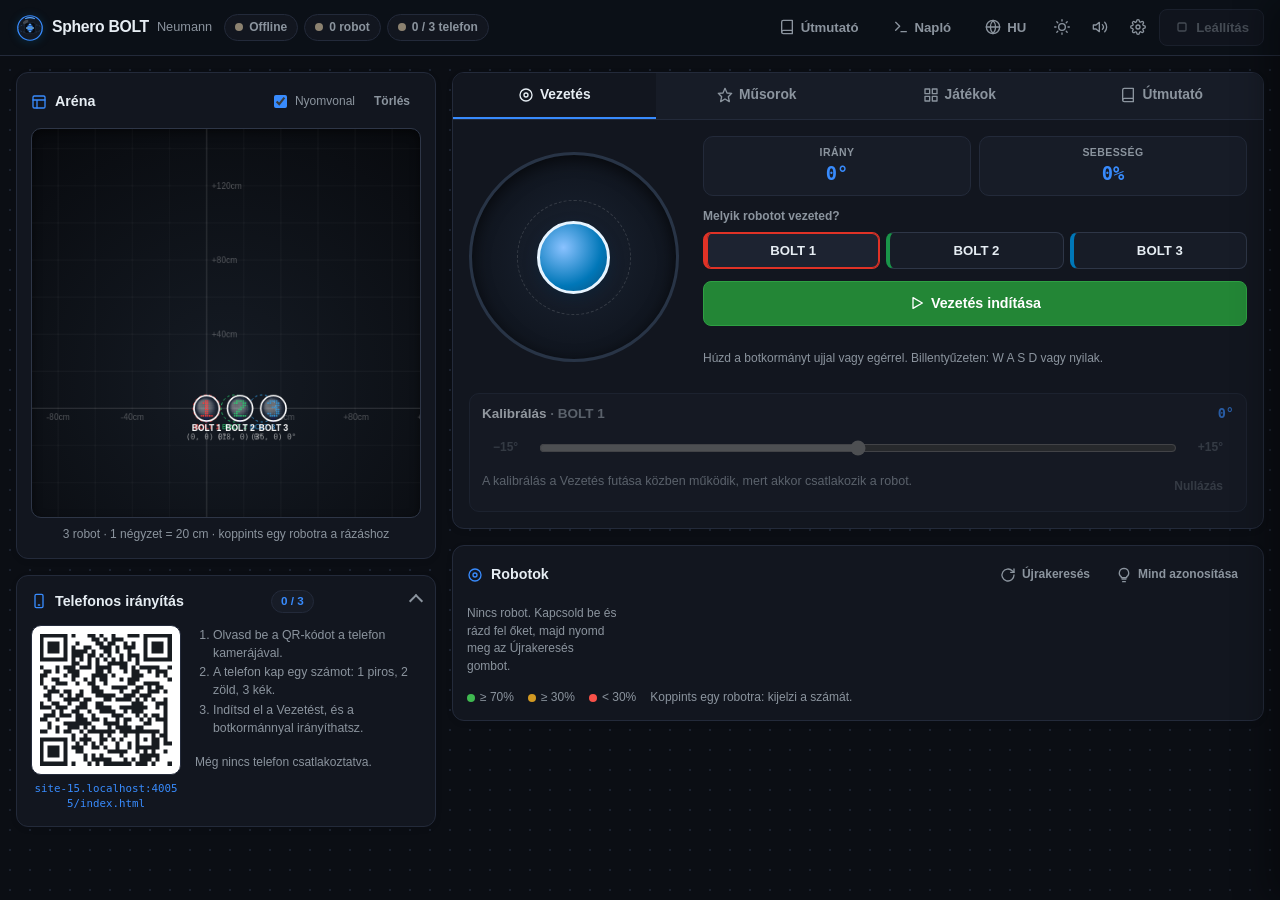
==== commit a3ff9255: "feat(docs): add local /docs & markdown routes, offline guide reader, and local zip download" ====
--- a/index.html
+++ b/index.html
@@ -14,7 +14,7 @@
 } catch (e) {}
 </script>
 <title>Sphero BOLT &bull; Neumann Bemutató</title>
-<link rel="stylesheet" href="assets/css/styles.css?v=7">
+<link rel="stylesheet" href="assets/css/styles.css?v=8">
 <script src="assets/js/qrcode.min.js"></script>
 </head>
 <body>
@@ -89,6 +89,9 @@
     <button id="btn-bluetooth" class="ghost" type="button" hidden>
       <svg class="icon"><use href="#i-bt"/></svg><span data-i18n="connect_btn">Csatlakozás</span>
     </button>
+    <button id="btn-docs" class="ghost host-only" type="button" data-i18n-title="docs_btn_title">
+      <svg class="icon" aria-hidden="true"><use href="#i-book"/></svg><span class="hide-sm" data-i18n="tab_docs">Útmutató</span>
+    </button>
     <button id="btn-log" class="ghost host-only" type="button" data-i18n-title="log_title">
       <svg class="icon"><use href="#i-log"/></svg><span class="hide-sm" data-i18n="log_btn">Napló</span>
       <span id="log-badge" class="count-badge" hidden>0</span>
@@ -182,17 +185,17 @@
 
     <section class="panel control-panel">
       <div class="tabs host-only" role="tablist">
-        <button class="tab active" type="button" data-tab="drive" role="tab">
-          <svg class="icon"><use href="#i-joy"/></svg><span data-i18n="tab_drive">Vezetés</span>
+        <button class="tab active" type="button" data-tab="drive" role="tab" aria-selected="true">
+          <svg class="icon" aria-hidden="true"><use href="#i-joy"/></svg><span data-i18n="tab_drive">Vezetés</span>
         </button>
-        <button class="tab" type="button" data-tab="shows" role="tab">
-          <svg class="icon"><use href="#i-star"/></svg><span data-i18n="tab_shows">Műsorok</span>
+        <button class="tab" type="button" data-tab="shows" role="tab" aria-selected="false">
+          <svg class="icon" aria-hidden="true"><use href="#i-star"/></svg><span data-i18n="tab_shows">Műsorok</span>
         </button>
-        <button class="tab" type="button" data-tab="games" role="tab">
-          <svg class="icon"><use href="#i-grid"/></svg><span data-i18n="tab_games">Játékok</span>
+        <button class="tab" type="button" data-tab="games" role="tab" aria-selected="false">
+          <svg class="icon" aria-hidden="true"><use href="#i-grid"/></svg><span data-i18n="tab_games">Játékok</span>
         </button>
-        <button class="tab" type="button" data-tab="docs" role="tab">
-          <svg class="icon"><use href="#i-book"/></svg><span data-i18n="tab_docs">Útmutató</span>
+        <button class="tab" type="button" data-tab="docs" role="tab" aria-selected="false">
+          <svg class="icon" aria-hidden="true"><use href="#i-book"/></svg><span data-i18n="tab_docs">Útmutató</span>
         </button>
       </div>
 
@@ -345,7 +348,7 @@
         <div class="docs-grid">
           <div class="docs-card">
             <div class="docs-card-head">
-              <svg class="icon"><use href="#i-globe"/></svg>
+              <svg class="icon" aria-hidden="true"><use href="#i-globe"/></svg>
               <h3 data-i18n="docs_standalone_title">1. Önálló weboldal (Telepítés nélkül)</h3>
             </div>
             <p class="muted small" data-i18n="docs_standalone_desc">A weboldal szerver nélkül, közvetlenül a böngészőben is működik (GitHub Pages vagy az index.html megnyitásával).</p>
@@ -355,38 +358,41 @@
             </ul>
             <div class="docs-actions">
               <a class="btn-link" href="https://csps0.github.io/MySpheroScripts/" target="_blank" rel="noopener">
-                <svg class="icon"><use href="#i-globe"/></svg><span data-i18n="docs_open_live">Élő webes verzió megnyitása</span>
+                <svg class="icon" aria-hidden="true"><use href="#i-globe"/></svg><span data-i18n="docs_open_live">Élő webes verzió megnyitása</span>
               </a>
             </div>
           </div>
 
           <div class="docs-card">
             <div class="docs-card-head">
-              <svg class="icon"><use href="#i-download"/></svg>
+              <svg class="icon" aria-hidden="true"><use href="#i-download"/></svg>
               <h3 data-i18n="docs_zip_title">2. Letöltés egyetlen ZIP csomagban</h3>
             </div>
-            <p class="muted small" data-i18n="docs_zip_desc">Git fiók és parancssor nélkül is letöltheted a teljes csomagot egyetlen tömörített fájlban.</p>
+            <p class="muted small" data-i18n="docs_zip_desc">Git fiók és parancssor nélkül is letöltheted a teljes csomagot egyetlen tömörített fájlban (helyi szerverről vagy GitHubról).</p>
             <ul class="docs-list">
               <li data-i18n="docs_zip_1">Töltsd le és csomagold ki a ZIP fájlt egy tetszőleges mappába.</li>
               <li data-i18n="docs_zip_2">Önálló módhoz nyisd meg az index.html fájlt, vagy teljes szerver módhoz indítsd el a start.bat (Windows) / ./start.sh (Linux/macOS) fájlt.</li>
             </ul>
             <div class="docs-actions">
-              <a class="btn-link primary" href="https://github.com/CsPS0/MySpheroScripts/archive/refs/heads/main.zip" target="_blank" rel="noopener">
-                <svg class="icon"><use href="#i-download"/></svg><span data-i18n="docs_download_zip">Teljes ZIP csomag letöltése</span>
+              <a class="btn-link primary" href="/api/download-zip" download="MySpheroScripts.zip">
+                <svg class="icon" aria-hidden="true"><use href="#i-download"/></svg><span data-i18n="docs_local_zip">Helyi ZIP csomag letöltése</span>
+              </a>
+              <a class="btn-link" href="https://github.com/CsPS0/MySpheroScripts/archive/refs/heads/main.zip" target="_blank" rel="noopener">
+                <svg class="icon" aria-hidden="true"><use href="#i-download"/></svg><span data-i18n="docs_download_zip">GitHub ZIP letöltése</span>
               </a>
               <a class="btn-link" href="https://github.com/CsPS0/MySpheroScripts" target="_blank" rel="noopener">
-                <svg class="icon"><use href="#i-book"/></svg><span data-i18n="docs_open_repo">GitHub adattár</span>
+                <svg class="icon" aria-hidden="true"><use href="#i-book"/></svg><span data-i18n="docs_open_repo">GitHub adattár</span>
               </a>
             </div>
           </div>
 
           <div class="docs-card">
             <div class="docs-card-head">
-              <svg class="icon"><use href="#i-log"/></svg>
+              <svg class="icon" aria-hidden="true"><use href="#i-log"/></svg>
               <h3 data-i18n="docs_git_title">3. Git klónozás &amp; Helyi Flotta Szerver (15 robotig)</h3>
             </div>
             <p class="muted small" data-i18n="docs_git_desc">Több robot egyidejű Bluetooth vezérléséhez, QR-kódos telefonos irányításhoz és távoli Admin belépéshez futtasd a Python szervert:</p>
-            <pre class="docs-code"><code>git clone https://github.com/CsPS0/MySpheroScripts.git
+            <pre class="docs-code" tabindex="0"><code>git clone https://github.com/CsPS0/MySpheroScripts.git
 cd MySpheroScripts/sphero-neu
 python -m venv .venv
 # Windows:
@@ -396,9 +402,44 @@
 source .venv/bin/activate &amp;&amp; pip install -r requirements.txt
 python web/server.py</code></pre>
             <ul class="docs-list">
-              <li data-i18n="docs_git_1">Nyisd meg a http://localhost:8080 címet; a diákok a QR-kód beolvasásával csatlakozhatnak (1: Piros, 2: Zöld, 3: Kék robot).</li>
+              <li data-i18n="docs_git_1">Nyisd meg a http://localhost:8080 (vagy http://localhost:8080/docs) címet; a diákok a QR-kód beolvasásával csatlakozhatnak (1: Piros, 2: Zöld, 3: Kék robot).</li>
               <li data-i18n="docs_git_2">Távoli telefonos vezérléshez használd a felső sáv Admin gombját (alapértelmezett jelszó: admin1234 vagy ADMIN_PASSWORD környezeti változó).</li>
             </ul>
+          </div>
+
+          <div class="docs-card" id="docs-local-guide">
+            <div class="docs-card-head">
+              <svg class="icon" aria-hidden="true"><use href="#i-book"/></svg>
+              <h3 data-i18n="docs_local_guide_title">4. Helyi Dokumentáció &amp; Bemutató Útmutató (Offline is elérhető)</h3>
+            </div>
+            <p class="muted small" data-i18n="docs_local_guide_desc">Minden műsor, játék és beállítás részletes leírása közvetlenül a helyi felületen, internetkapcsolat nélkül is:</p>
+            <div class="docs-subgrid">
+              <div class="docs-section">
+                <h4 data-i18n="docs_shows_head">Műsorok (Shows)</h4>
+                <ul class="docs-list">
+                  <li data-i18n="docs_shows_neu">Neumann-formáció (7 robot): N-E-U-M-A-N-N kirajzolása egy sorban. Iránytűs észak-igazítás vagy kézi célzás, 90°-os betűforgatás, tükrözés és 15°-os robotirány-finomhangolás.</li>
+                  <li data-i18n="docs_shows_dance">Szinkrontánc (1–15 robot): Számozott sorba állítás (1..15), kihagyható robotok, szivárványhullám, ütközéses roham (robbanás hanggal), szóló táncok és hazatérés.</li>
+                  <li data-i18n="docs_shows_roam">Önálló bolyongás (1–15 robot): Minden robot 25 cm-es körzetben kóborol rugalmas ütközésfizikával, majd Leállításkor visszatér a helyére.</li>
+                </ul>
+              </div>
+              <div class="docs-section">
+                <h4 data-i18n="docs_games_head">Vezetés &amp; Minijátékok</h4>
+                <ul class="docs-list">
+                  <li data-i18n="docs_games_drive">Botkormányos Vezetés (1–3 robot): Irányítás egérrel, érintéssel, WASD/nyilakkal vagy 3 QR-kódos telefonnal, -180°..+180° kalibrálással.</li>
+                  <li data-i18n="docs_games_ttt">Amőba / Tic-Tac-Toe (9 robot): 3x3-as rács számozással, fizikai rázás/érintés érzékeléssel vagy webes kattintással.</li>
+                  <li data-i18n="docs_games_party">Memóriajáték (9), Vakondvadászat (9), Forró krumpli (1) &amp; Kő-papír-olló (2): Menthető sebesség, 3x3/véletlen elrendezés és finom kóborlás (Gentle drift).</li>
+                </ul>
+              </div>
+            </div>
+            <div class="docs-actions">
+              <button id="btn-view-usage" class="ghost sm" type="button">
+                <svg class="icon" aria-hidden="true"><use href="#i-book"/></svg><span data-i18n="docs_view_usage">USAGE.md megnyitása helyben</span>
+              </button>
+              <button id="btn-view-readme" class="ghost sm" type="button">
+                <svg class="icon" aria-hidden="true"><use href="#i-book"/></svg><span data-i18n="docs_view_readme">README.md megnyitása helyben</span>
+              </button>
+            </div>
+            <pre id="local-doc-viewer" class="docs-code docs-viewer" tabindex="0" hidden><code id="local-doc-content"></code></pre>
           </div>
         </div>
       </div>
@@ -544,6 +585,6 @@
   </div>
 </div>
 
-<script src="assets/js/app.js?v=7" defer></script>
+<script src="assets/js/app.js?v=8" defer></script>
 </body>
 </html>
--- a/assets/css/styles.css
+++ b/assets/css/styles.css
@@ -839,3 +839,31 @@
 .btn-link:hover { background: var(--panel-3); border-color: var(--accent); }
 .btn-link.primary { background: var(--accent); border-color: var(--accent); color: #fff; }
 .btn-link.primary:hover { background: var(--accent-2); }
+.docs-subgrid {
+  display: grid;
+  grid-template-columns: repeat(auto-fit, minmax(230px, 1fr));
+  gap: 10px;
+  margin-top: 4px;
+}
+.docs-section {
+  background: var(--panel);
+  border: 1px solid var(--line);
+  border-radius: 8px;
+  padding: 10px 12px;
+  display: flex;
+  flex-direction: column;
+  gap: 6px;
+}
+.docs-section h4 {
+  font-size: 0.86rem;
+  font-weight: 700;
+  color: var(--accent);
+  margin: 0;
+}
+.docs-viewer {
+  max-height: 360px;
+  overflow-y: auto;
+  white-space: pre-wrap;
+  word-break: break-word;
+  margin-top: 8px;
+}
